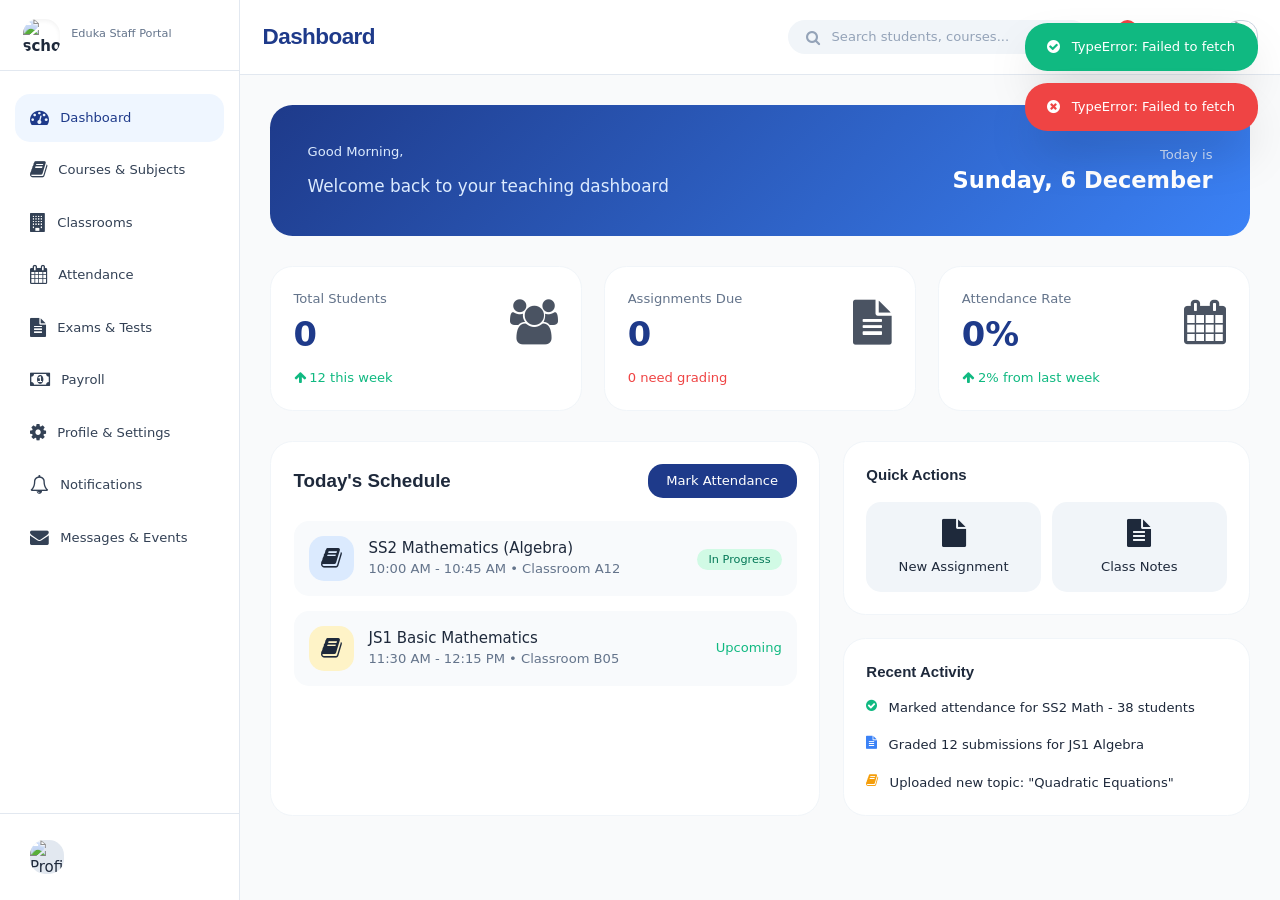
==== staff/index.html @ 23db1db1 "a" ====
<!DOCTYPE html>
<html>
<head>
  <!-- template -->
  
  <!-- navigation bar -->
  <template id="sidenav">
    <div id="customSidebar" class="hidden lg:hidden fixed inset-0 bg-black/70 backdrop-blur-md z-[120] p-0 overflow-y-auto"></div>
        <div id="sidebar" class="w-64 bg-white dark:bg-slate-900 border-r border-slate-200 dark:border-slate-800 flex flex-col h-full fixed lg:relative z-[145] transition-transform duration-300 -translate-x-full lg:translate-x-0">
            <div class="px-6 py-5 border-b border-slate-200 dark:border-slate-800 flex items-center gap-3">
                <img src="" alt="school_logo" class="site-logo w-10 h-10 rounded-2xl font-bold shadow-inner" />
                <div>
                    <span class="site-title text-1xl font-semibold tracking-tight text-[#1e3a8a] dark:text-blue-400"></span>
                    <p class="text-xs text-slate-500 dark:text-slate-400 -mt-1">Eduka Staff Portal</p>
                </div>
            </div>

            <nav class="flex-1 px-4 py-6 overflow-y-auto">
                <div class="space-y-1">
                    <a href="#" class="dash-act sidebar-link flex items-center gap-3 px-4 py-3 rounded-2xl text-sm font-medium text-slate-700 dark:text-slate-300 hover:bg-slate-100 dark:hover:bg-slate-800">
                        <span class="text-xl fa fa-tachometer"></span>
                        <span>Dashboard</span>
                    </a>
                    <a href="#courses" class="course-act sidebar-link flex items-center gap-3 px-4 py-3 rounded-2xl text-sm font-medium text-slate-700 dark:text-slate-300 hover:bg-slate-100 dark:hover:bg-slate-800">
                        <span class="text-xl fa fa-book"></span>
                        <span>Courses &amp; Subjects</span>
                    </a>
                    <a href="#classes" class="class-act sidebar-link flex items-center gap-3 px-4 py-3 rounded-2xl text-sm font-medium text-slate-700 dark:text-slate-300 hover:bg-slate-100 dark:hover:bg-slate-800">
                        <span class="text-xl fa fa-building"></span>
                        <span>Classrooms</span>
                    </a>
                    <a href="#attendance" class="att-act sidebar-link flex items-center gap-3 px-4 py-3 rounded-2xl text-sm font-medium text-slate-700 dark:text-slate-300 hover:bg-slate-100 dark:hover:bg-slate-800">
                        <span class="text-xl fa fa-calendar"></span>
                        <span>Attendance</span>
                    </a>
                    <a href="#exams" class="exams-act sidebar-link flex items-center gap-3 px-4 py-3 rounded-2xl text-sm font-medium text-slate-700 dark:text-slate-300 hover:bg-slate-100 dark:hover:bg-slate-800">
                        <span class="text-xl fa fa-file-text"></span>
                        <span>Exams &amp; Tests</span>
                    </a>
                    <a href="#payroll"  class="pay-act sidebar-link flex items-center gap-3 px-4 py-3 rounded-2xl text-sm font-medium text-slate-700 dark:text-slate-300 hover:bg-slate-100 dark:hover:bg-slate-800">
                        <span class="text-xl fa fa-money"></span>
                        <span>Payroll</span>
                    </a>
                    <a href="#profile" class="pro-act sidebar-link flex items-center gap-3 px-4 py-3 rounded-2xl text-sm font-medium text-slate-700 dark:text-slate-300 hover:bg-slate-100 dark:hover:bg-slate-800">
                        <span class="text-xl fa fa-gear"></span>
                        <span>Profile & Settings</span>
                    </a>
                    <a href="#notifications" class="note-act sidebar-link flex items-center gap-3 px-4 py-3 rounded-2xl text-sm font-medium text-slate-700 dark:text-slate-300 hover:bg-slate-100 dark:hover:bg-slate-800">
                        <span class="text-xl fa fa-bell-o"></span>
                        <span>Notifications</span>
                    </a>
                    <a href="#messages" class="mess-act sidebar-link flex items-center gap-3 px-4 py-3 rounded-2xl text-sm font-medium text-slate-700 dark:text-slate-300 hover:bg-slate-100 dark:hover:bg-slate-800">
                        <span class="text-xl fa fa-envelope"></span>
                        <span>Messages &amp; Events</span>
                    </a>
                </div>
            </nav>

            <div class="p-4 border-t border-slate-200 dark:border-slate-800">
                <a href="#profile" class="flex items-center gap-3 px-4 py-3 rounded-2xl hover:bg-slate-100 dark:hover:bg-slate-800">
                    <div class="w-9 h-9 bg-slate-200 dark:bg-slate-700 rounded-2xl overflow-hidden">
                        <img src="https://i.pravatar.cc/128?u=teacher" alt="Profile" class="admin-img w-full h-full object-cover">
                    </div>
                    <div class="flex-1">
                        <p class="admin-user font-medium text-sm"></p>
                        <p class="admin-role text-xs text-slate-500 dark:text-slate-400"></p>
                    </div>
                </a>
            </div>
        </div>
       
    
    <script src="/static/js/staff/login.js"></script>
    <script>
          $('.logout-btn').click(function(e) {
            e.preventDefault();
            logout();
          })
        showSchoolInfo()
        
       
    $("#customModal").on('click', function(e) {
        // If clicked on backdrop (not on the modal content itself)
        if (e.target === this) {
            //alert("hi")
            closeModal();
        }
    });
    
    
$("#customSidebar").click(function(e) {
    if(e.target === this) {
        toggleSidebar()
    }
})
    
    // Close with Escape key
    $(document).on('keydown', function(e) {
        //alert("hi")
        if (e.key === "Escape") {
            closeModal();
        }
        
        //var side_btn = 
        
        if (e.target === this) {
            //alert("hi")
            closeModal();
        }
    });

    </script>
  </template>

  <!-- header -->
  <template id="header">
    <header class="bg-white dark:bg-slate-900 border-b border-slate-200 dark:border-slate-800 h-16 lg:h-20 flex items-center px-6 z-40">
                <div class="flex items-center justify-between w-full max-w-screen-2xl mx-auto">
                    <div class="flex items-center gap-4">
                        <button onclick="toggleSidebar()" class="side-btn lg:hidden p-2 hover:bg-slate-100 dark:hover:bg-slate-800 rounded-2xl">
                            <svg xmlns="http://www.w3.org/2000/svg" class="w-6 h-6" fill="none" viewBox="0 0 24 24" stroke="currentColor">
                                <path stroke-linecap="round" stroke-linejoin="round" stroke-width="2" d="M4 6h16M4 12h16M4 18h16" />
                            </svg>
                        </button>
                        <h1 class="page-name text-2xl font-semibold text-[#1e3a8a] dark:text-blue-400 tracking-tight"></h1>
                    </div>

                    <div class="flex items-center gap-4">
                        <div class="hidden md:flex items-center bg-slate-100 dark:bg-slate-800 rounded-3xl px-5 py-2 w-80">
                            <span class="text-slate-400 fa fa-search"></span>
                            <input type="text" class="bg-transparent border-0 focus:outline-none ml-3 flex-1 text-sm placeholder-slate-400" placeholder="Search students, courses...">
                        </div>

                        <a href="#notifications" class="relative p-3 hover:bg-slate-100 dark:hover:bg-slate-800 rounded-2xl">
                            <span class="text-xl fa fa-bell-o"></span>
                            <span class="absolute top-2 right-2 w-5 h-5 bg-red-500 text-white text-[10px] font-medium rounded-full flex items-center justify-center">3</span>
                        </a>

                        <button onclick="toggleDarkMode()" id="themeToggle" class="p-3 hover:bg-slate-100 dark:hover:bg-slate-800 rounded-2xl text-xl">
                            <i class="fa fa-moon-o text-gray"></i>
                        </button>

                        <div onclick="window.location.href='#profile'" class="flex items-center gap-3 cursor-pointer">
                            <div class="text-right hidden sm:block">
                                <p class="admin-user font-semibold text-sm"></p>
                                <p class="admin-role text-xs text-slate-500 dark:text-slate-400"></p>
                            </div>
                            <div class="w-9 h-9 rounded-2xl overflow-hidden border border-slate-300 dark:border-slate-600">
                                <img src="https://i.pravatar.cc/128?u=teacher" alt="Profile" class="admin-img w-full h-full object-cover">
                            </div>
                        </div>
                    </div>
                </div>
            </header>
    
    <script>
      showUserInfo()

    </script>
    
  </template>


<template id="dashboard">
    <div class="flex h-screen overflow-hidden">
        <?use-template: "sidenav"?>
        
        <div class="flex-1 flex flex-col min-w-0">
            <?use-template: "header"?>
            
            <main class="flex-1 overflow-auto p-6 lg:p-8 bg-gray-50 dark:bg-slate-950">
                <div class="max-w-screen-2xl mx-auto">
                    <!-- Welcome Banner -->
                    <div class="welcome-bg rounded-3xl p-8 lg:p-10 text-white mb-8">
                        <div class="flex flex-col lg:flex-row lg:items-center justify-between gap-6">
                            <div>
                                <p class="text-blue-100 text-sm font-medium">Good <span class="time-now"></span>,</p>
                                <h2 class="admin-user text-4xl lg:text-5xl font-semibold tracking-tight"></h2>
                                <p class="mt-3 text-blue-100 text-lg">Welcome back to your teaching dashboard</p>
                            </div>
                            <div class="text-right">
                                <div class="text-sm opacity-75">Today is</div>
                                <div id="currentDate" class="text-2xl font-semibold"></div>
                            </div>
                        </div>
                    </div>

                    <!-- Stats Grid -->
                    <div class="grid grid-cols-1 md:grid-cols-3 lg:grid-cols-3 gap-6 mb-8">
                        <div class="stat-card bg-white dark:bg-slate-900 rounded-3xl p-6 border border-slate-100 dark:border-slate-700">
                            <div class="flex items-center justify-between">
                                <div>
                                    <p class="text-slate-500 dark:text-slate-400 text-sm">Total Students</p>
                                    <p class="text-4xl font-semibold mt-2 text-[#1e3a8a] dark:text-blue-400 dash-std">0</p>
                                </div>
                                <div class="text-5xl opacity-80 fa fa-users"></div>
                            </div>
                            <div class="mt-4 text-emerald-500 text-sm font-medium flex items-center gap-1">
                                <i class="fa fa-arrow-up"></i> 12 this week
                            </div>
                        </div>

                        <div class="stat-card bg-white dark:bg-slate-900 rounded-3xl p-6 border border-slate-100 dark:border-slate-700">
                            <div class="flex items-center justify-between">
                                <div>
                                    <p class="text-slate-500 dark:text-slate-400 text-sm">Assignments Due</p>
                                    <p class="text-4xl font-semibold mt-2 text-[#1e3a8a] dark:text-blue-400">0</p>
                                </div>
                                <div class="text-5xl opacity-80 fa fa-file-text"></div>
                            </div>
                            <div class="mt-4 text-red-500 text-sm font-medium">0 need grading</div>
                        </div>

                        <div class="stat-card bg-white dark:bg-slate-900 rounded-3xl p-6 border border-slate-100 dark:border-slate-700">
                            <div class="flex items-center justify-between">
                                <div>
                                    <p class="text-slate-500 dark:text-slate-400 text-sm">Attendance Rate</p>
                                    <p class="text-4xl font-semibold mt-2 text-[#1e3a8a] dark:text-blue-400 dash-att">0%</p>
                                </div>
                                <div class="text-5xl opacity-80 fa fa-calendar"></div>
                            </div>
                            <div class="mt-4 text-emerald-500 text-sm font-medium"><i class="fa fa-arrow-up"></i> 2% from last week</div>
                        </div>
                    </div>

                    <!-- Two Column Layout -->
                    <div class="grid grid-cols-1 lg:grid-cols-7 gap-6">
                        
                        <!-- Today's Schedule -->
                        <div class="lg:col-span-4 bg-white dark:bg-slate-900 rounded-3xl p-6 border border-slate-100 dark:border-slate-700">
                            <div class="flex justify-between items-center mb-6">
                                <h3 class="text-xl font-semibold">Today's Schedule</h3>
                                <button onclick="markAttendanceQuick()" 
                                        class="px-5 py-2 bg-[#1e3a8a] hover:bg-blue-700 text-white text-sm font-medium rounded-2xl">
                                    Mark Attendance
                                </button>
                            </div>
                            
                            <div class="space-y-4">
                                <div class="flex items-center gap-4 p-4 bg-slate-50 dark:bg-slate-800 rounded-2xl">
                                    <div class="w-12 h-12 bg-blue-100 dark:bg-blue-900 rounded-2xl flex items-center justify-center text-2xl fa fa-book"></div>
                                    <div class="flex-1">
                                        <p class="font-medium">SS2 Mathematics (Algebra)</p>
                                        <p class="text-sm text-slate-500">10:00 AM - 10:45 AM • Classroom A12</p>
                                    </div>
                                    <div class="text-right">
                                        <span class="text-xs bg-emerald-100 text-emerald-700 dark:bg-emerald-900 dark:text-emerald-300 px-3 py-1 rounded-full">In Progress</span>
                                    </div>
                                </div>

                                <div class="flex items-center gap-4 p-4 bg-slate-50 dark:bg-slate-800 rounded-2xl">
                                    <div class="w-12 h-12 bg-amber-100 dark:bg-amber-900 rounded-2xl flex items-center justify-center text-2xl fa fa-book"></div>
                                    <div class="flex-1">
                                        <p class="font-medium">JS1 Basic Mathematics</p>
                                        <p class="text-sm text-slate-500">11:30 AM - 12:15 PM • Classroom B05</p>
                                    </div>
                                    <div class="text-emerald-500 text-sm font-medium">Upcoming</div>
                                </div>
                            </div>
                        </div>

                        <!-- Quick Actions & Recent Activity -->
                        <div class="lg:col-span-3 space-y-6">
                            
                            <!-- Quick Actions -->
                            <div class="bg-white dark:bg-slate-900 rounded-3xl p-6 border border-slate-100 dark:border-slate-700">
                                <h3 class="font-semibold mb-4">Quick Actions</h3>
                                <div class="grid grid-cols-2 gap-3">
                                    <button onclick="openNewAssignmentModal()" 
                                            class="p-4 bg-slate-100 hover:bg-slate-200 dark:bg-slate-800 dark:hover:bg-slate-700 rounded-2xl text-center">
                                        <div class="text-3xl mb-2 fa fa-file"></div>
                                        <p class="text-sm font-medium">New Assignment</p>
                                    </button>
                                    <button onclick="openNewNoteModal()" 
                                            class="p-4 bg-slate-100 hover:bg-slate-200 dark:bg-slate-800 dark:hover:bg-slate-700 rounded-2xl text-center">
                                        <div class="text-3xl mb-2 fa fa-file-text"></div>
                                        <p class="text-sm font-medium">Class Notes</p>
                                    </button>
                                </div>
                            </div>

                            <!-- Recent Activity -->
                            <div class="bg-white dark:bg-slate-900 rounded-3xl p-6 border border-slate-100 dark:border-slate-700">
                                <h3 class="font-semibold mb-4">Recent Activity</h3>
                                <div class="space-y-5 text-sm">
                                    <div class="flex gap-3">
                                        <div class="text-emerald-500 fa fa-check-circle"></div>
                                        <div>Marked attendance for SS2 Math - 38 students</div>
                                    </div>
                                    <div class="flex gap-3">
                                        <div class="text-blue-500 fa fa-file-text"></div>
                                        <div>Graded 12 submissions for JS1 Algebra</div>
                                    </div>
                                    <div class="flex gap-3">
                                        <div class="text-amber-500 fa fa-book"></div>
                                        <div>Uploaded new topic: "Quadratic Equations"</div>
                                    </div>
                                </div>
                            </div>
                        </div>
                    </div>
                </div>
            </main>
            
            
        </div>
    </div>


    <script src="/static/js/staff/dashboard.js"></script>
    <script>
      $('.dash-act').removeClass("text-slate-700 dark:text-slate-300 hover:bg-slate-100 dark:hover:bg-slate-800").addClass('active bg-blue-50 dark:bg-blue-950 text-[#1e3a8a] dark:text-blue-400')
      $(".page-name").text("Dashboard");

      $('#emp_search').on('input', function(e) {
        $('#emp_page').val(1);
        delayedSearch(e.target.value)
      })

    </script>
</template>

<template id="courses">
    <div class="flex h-screen overflow-hidden">
        <?use-template: "sidenav"?>
        
        <div class="flex-1 flex flex-col min-w-0">
            <?use-template: "header"?>
            
            <main class="flex-1 overflow-auto p-6 lg:p-8 bg-gray-50 dark:bg-slate-950">
                <div class="max-w-screen-2xl mx-auto">
                    <!-- Tabs -->
                    <div class="flex align-center border-b border-slate-200 dark:border-slate-700 mb-8">
                        <button id="tab0" class="tab-active px-8 py-4 text-sm">Syllabus</button>
                        <button class="px-0 py-0 text-sm text-slate-500 dark:text-slate-400 hover:text-slate-700">&gt;&gt;</button>
                        <button id="tab1" class="px-8 py-4 text-sm text-slate-500 dark:text-slate-400 hover:text-slate-700">Topics</button>
                        <button class="px-0 py-0 text-sm text-slate-500 dark:text-slate-400 hover:text-slate-700">&gt;&gt;</button>
                        <button id="tab2" class="px-8 py-4 text-sm text-slate-500 dark:text-slate-400 hover:text-slate-700">Notes</button>
                    </div>

                    <!-- My Subjects Section -->
                    <div id="subjectsSection">
                        <div class="flex justify-between items-center mb-6">
                            <h2 class="text-xl font-semibold">My Syllabus</h2>
                            
                            <select id="syl-term" class="w-200 px-5 py-4 border border-slate-300 dark:border-slate-600 dark:bg-black rounded-2xl">
                              <option value="" selected>All Terms</option>
                              <option value="1">First Term</option>
                              <option value="2">Second Term</option>
                              <option value="3">Third Term</option>
                          </select>
                        </div>

                        <div id="coursesGrid" class="grid grid-cols-1 md:grid-cols-2 lg:grid-cols-3 gap-6">
                            <!-- Populated by JavaScript -->
                        </div>
                    </div>
                    
                    <div id="topicsSection" class="hidden">
                      <div class="flex flex-wrap justify-between items-center mb-6">
                        <h2 class="text-xl font-semibold course-tit"></h2>
                        <button class="gen-topic-btn px-4 py-4 bg-[#1e3a8a] text-white rounded-2xl font-medium">
                          <i class="fa fa-star"></i> Generate Topics with AI
                        </button>
                      </div>
                      <div id="topicsGrid" class="grid grid-cols-1 md:grid-cols-1 lg:grid-cols-2 gap-6">
                        <!-- Populated by JavaScript -->
                      </div>
                    </div>

                    <form id="notesSection" class="update-note-form hidden">
                      <div class="flex justify-between items-center mb-6">
                        <h2 class="text-xl sm:text-2xl font-semibold">Update Class Note</h2>
                        <button class="gen-note-btn px-4 py-4 bg-[#1e3a8a] text-white rounded-2xl font-medium">
                          <i class="fa fa-star"></i> Generate with AI
                        </button>
                      </div>
                        <div class="space-y-6">
                            <input type="text" id="note-title" placeholder="Note Title..." class="w-full px-5 py-4 border border-slate-300 dark:border-slate-600 rounded-2xl">
                            <textarea id="note-des" placeholder="Description Here..." rows="3" class="w-full px-5 py-4 border border-slate-300 dark:border-slate-600 rounded-2xl"></textarea>
                            <textarea id="note-content" placeholder="Your Note Here..." rows="4" class="w-full px-5 py-4 border border-slate-300 dark:border-slate-600 rounded-2xl html-text"></textarea>
                            <div class="flex gap-3">
                                <button type="submit" class="flex-1 py-4 bg-[#1e3a8a] text-white rounded-2xl font-medium">Update Note</button>
                            </div>
                        </div>
                    </form>
                </div>
            </main>
        </div>
    </div>
    
    <script src="/static/js/staff/subject.js"></script>
    <script>
      $('.course-act').removeClass("text-slate-700 dark:text-slate-300 hover:bg-slate-100 dark:hover:bg-slate-800").addClass('active bg-blue-50 dark:bg-blue-950 text-[#1e3a8a] dark:text-blue-400')
      $(".page-name").text("Subjects");

      $('#emp_search').on('input', function(e) {
        $('#emp_page').val(1);
        delayedSearch(e.target.value)
      })

    </script>
</template>

<template id="classes">
    <div class="flex h-screen overflow-hidden">
        <?use-template: "sidenav"?>
        
        <div class="flex-1 flex flex-col min-w-0">
            <?use-template: "header"?>
            
            <main class="flex-1 overflow-auto p-6 lg:p-8 bg-gray-50 dark:bg-slate-950">
                
              <div class="max-w-screen-2xl mx-auto">
                <!-- Tabs -->
                <div class="flex align-center border-b border-slate-200 dark:border-slate-700 mb-8">
                  <button id="tab0" class="tab-active px-8 py-4 text-sm">Classrooms</button>
                  <button class="px-0 py-0 text-sm text-slate-500 dark:text-slate-400 hover:text-slate-700">&gt;&gt;</button>
                  <button id="tab1" class="px-8 py-4 text-sm text-slate-500 dark:text-slate-400 hover:text-slate-700">Students</button>
                </div>

                <div id="classSection">
                  <div class="flex flex-col md:flex-row justify-between items-start md:items-center gap-6 mb-8">
                    <div>
                        <h2 class="text-2xl font-semibold">Assigned Classrooms</h2>
                        <p class="text-slate-500 dark:text-slate-400">Manage your classes and view student lists</p>
                    </div>
                  </div>

                  <!-- Classrooms Grid -->
                  <div id="classroomsGrid" class="grid grid-cols-1 md:grid-cols-2 lg:grid-cols-3 gap-6">
                      <!-- Populated by JavaScript -->
                  </div>
                </div>

                <div id="studentSection" class="hidden">
                  <div class="flex flex-col md:flex-row justify-between items-start md:items-center gap-6 mb-8">
                    <div style="white-space: nowrap;">
                        <h2 class="text-2xl font-semibold"><span class="class-tit"></span> Students</h2>
                    </div>
                    <input type="text" id="studentSearch" placeholder="Search Name, Student ID..." 
                                   class="w-full px-5 py-4 border border-slate-300 dark:border-slate-600 rounded-2xl">
                  </div>

                  <!-- Classrooms Grid -->
                  <div id="studentsGrid" class="grid grid-cols-1 md:grid-cols-2 lg:grid-cols-3 gap-6">
                      <!-- Populated by JavaScript -->
                  </div>
                </div>
                    
              </div>
            </main>
        </div>
    </div>
    
    <script src="/static/js/staff/classroom.js"></script>
    <script>
      $('.class-act').removeClass("text-slate-700 dark:text-slate-300 hover:bg-slate-100 dark:hover:bg-slate-800").addClass('active bg-blue-50 dark:bg-blue-950 text-[#1e3a8a] dark:text-blue-400')
      $(".page-name").text("Classrooms");

      $('#emp_search').on('input', function(e) {
        $('#emp_page').val(1);
        delayedSearch(e.target.value)
      })

    </script>
</template>

<template id="attendance">
    <div class="flex h-screen overflow-hidden">
        <?use-template: "sidenav"?>
        
        <div class="flex-1 flex flex-col min-w-0">
            <?use-template: "header"?>
            
            <main class="flex-1 overflow-auto p-6 lg:p-8 bg-gray-50 dark:bg-slate-950">
                <div class="max-w-screen-2xl mx-auto">
                    <div class="bg-white dark:bg-slate-900 rounded-3xl p-6 mb-8 border border-slate-100 dark:border-slate-700">
                        <div class="grid grid-cols-2 sm:grid-cols-2 md:grid-cols-4 gap-6">
                            <!-- Class Selection -->
                            <div>
                                <label class="block text-sm font-medium text-slate-600 dark:text-slate-400 mb-2">Class</label>
                                <select id="class-filter" 
                                        class="att-params w-full px-5 py-4 border border-slate-300 dark:border-slate-600 rounded-2xl bg-white dark:bg-slate-900">
                                </select>
                            </div>

                            <!-- session -->
                            <div>
                              <label class="block text-sm font-medium text-slate-600 dark:text-slate-400 mb-2">Session</label>
                              <select id="session-filter" 
                                      class="att-params w-full px-5 py-4 border border-slate-300 dark:border-slate-600 rounded-2xl bg-white dark:bg-slate-900">
                                  
                              </select>
                          </div>

                            <!-- Term -->
                            <div>
                                <label class="block text-sm font-medium text-slate-600 dark:text-slate-400 mb-2">Term</label>
                                <select id="term-filter"
                                        class="att-params w-full px-5 py-4 border border-slate-300 dark:border-slate-600 rounded-2xl bg-white dark:bg-slate-900">
                                    
                                </select>
                            </div>

                            <!-- Week -->
                            <div>
                              <label class="block text-sm font-medium text-slate-600 dark:text-slate-400 mb-2">Week</label>
                              <select id="week-filter"
                                      class="att-params w-full px-5 py-4 border border-slate-300 dark:border-slate-600 rounded-2xl bg-white dark:bg-slate-900">
                                  
                              </select>
                            </div>

                            <!-- Action Buttons -->
                            
                        </div>
                    </div>

                    <!-- Attendance Table -->
                    <div class="bg-white dark:bg-slate-900 rounded-3xl overflow-hidden border border-slate-100 dark:border-slate-700">
                        <div class="px-6 py-5 border-b border-slate-200 dark:border-slate-700 flex justify-between items-center">
                            <div>
                                <h2 class="font-semibold text-lg" id="classTitle">Today is</h2>
                                <p class="text-sm text-slate-500 dark:text-slate-400" id="attendanceDateDisplay"></p>
                            </div>
                              <button id="mark-att-btn" 
                                      class="px-4 py-3 bg-emerald-600 hover:bg-emerald-700 text-white font-medium rounded-2xl">
                                  Mark Attendance
                              </button>
                          
                        </div>

                        <div class="overflow-x-auto">
                            <table class="w-full">
                                <thead>
                                    <tr class="bg-slate-50 dark:bg-slate-800 border-b border-slate-200 dark:border-slate-700">
                                        <th class="px-6 py-4 text-center font-medium text-slate-600 dark:text-slate-400">Image</th>
                                        <th class="px-6 py-4 text-left font-medium text-slate-600 dark:text-slate-400">Full Name</th>
                                        <th class="px-6 py-4 text-left font-medium text-slate-600 dark:text-slate-400">Student ID</th>
                                        <th class="px-6 py-4 text-center font-medium text-slate-600 dark:text-slate-400">Mon</th>
                                        <th class="px-6 py-4 text-center font-medium text-slate-600 dark:text-slate-400">Tue</th>
                                        <th class="px-6 py-4 text-center font-medium text-slate-600 dark:text-slate-400">Wed</th>
                                        <th class="px-6 py-4 text-center font-medium text-slate-600 dark:text-slate-400">Thu</th>
                                        <th class="px-6 py-4 text-center font-medium text-slate-600 dark:text-slate-400">Fri</th>
                                    </tr>
                                </thead>
                                <tbody id="attendanceTableBody" class="att-list divide-y divide-slate-100 dark:divide-slate-700">
                                  <tr>
                                    <td colspan="8" class="px-6 py-5 text-left text-slate-500 w-italic">Select a clasrrom to display data</td>
                                  </tr>
                                </tbody>
                            </table>
                        </div>
                    </div>

                    <!-- Summary Stats -->
                    <div class="grid grid-cols-3 gap-6 mt-8">
                        <div class="bg-white dark:bg-slate-900 rounded-3xl p-6 text-center border border-slate-100 dark:border-slate-700">
                            <div class="text-4xl font-semibold text-emerald-600" id="presentCount">0</div>
                            <div class="text-sm text-slate-500 mt-1">Present</div>
                        </div>
                        <div class="bg-white dark:bg-slate-900 rounded-3xl p-6 text-center border border-slate-100 dark:border-slate-700">
                            <div class="text-4xl font-semibold text-red-600" id="absentCount">0</div>
                            <div class="text-sm text-slate-500 mt-1">Absent</div>
                        </div>
                        <div class="bg-white dark:bg-slate-900 rounded-3xl p-6 text-center border border-slate-100 dark:border-slate-700">
                            <div class="text-4xl font-semibold text-amber-600" id="lateCount">0</div>
                            <div class="text-sm text-slate-500 mt-1">Late</div>
                        </div>
                    </div>
                </div>
            </main>
        </div>
    </div>
    
    <script src="/static/js/staff/attendance.js"></script>
    <script>
      $('.att-act').removeClass("text-slate-700 dark:text-slate-300 hover:bg-slate-100 dark:hover:bg-slate-800").addClass('active bg-blue-50 dark:bg-blue-950 text-[#1e3a8a] dark:text-blue-400')
      $(".page-name").text("Attendance");

      $('#emp_search').on('input', function(e) {
        $('#emp_page').val(1);
        delayedSearch(e.target.value)
      })

    </script>
</template>

<template id="exams">
    <div class="flex h-screen overflow-hidden">
        <?use-template: "sidenav"?>
        
        <div class="flex-1 flex flex-col min-w-0">
            <?use-template: "header"?>
            
            <main class="flex-1 overflow-auto p-6 lg:p-8 bg-gray-50 dark:bg-slate-950">
                <div class="max-w-screen-2xl mx-auto">
                    <div class="exam-tabs flex border-b border-slate-200 dark:border-slate-700 mb-8">
                        <button id="tab0" class="tab-active px-8 py-4 text-sm">Score Sheet</button>
                        <button id="tab1" class="px-8 py-4 text-sm text-slate-500 dark:text-slate-400 hover:text-slate-700">Exams & Tests</button>
                        <button id="tab2" class="px-8 py-4 text-sm text-slate-500 dark:text-slate-400 hover:text-slate-700">Results</button>
                    </div>

                    <!-- Score Sheet -->
                    <div id="upcomingSection">
                        <div class="flex justify-between items-center mb-6">
                            <h2 class="text-xl font-semibold">Score Sheet</h2>
                        </div>
                        <div id="upcomingExamsGrid" class="grid grid-cols-1 md:grid-cols-2 lg:grid-cols-3 gap-6">
                            <!-- Populated by JavaScript -->
                        </div>
                    </div>

                    <!-- EXAMS -->
                    <div id="pastSection" class="hidden">
                        <div id="exam-table" class="bg-white dark:bg-slate-900 rounded-3xl overflow-hidden border border-slate-100 dark:border-slate-700">
                            <div class="px-6 py-5 border-b border-slate-200 dark:border-slate-700 flex justify-between items-center flex-wrap gap-6">
                                <h3 class="font-semibold">Exams & Tests</h3>
                                <div class="flex justify-end items-center gap-2">
                                    <label class="block text-sm font-medium text-slate-600 dark:text-slate-400 mb-2">Type</label>
                                    <select id="type-filter" 
                                            class="att-params w-full px-3 py-3 border border-slate-300 dark:border-slate-600 rounded-xl bg-white dark:bg-slate-900">
                                        <option value="">All Types</option>
                                        <option value="exam">Exams</option>
                                        <option value="test">Test</option>
                                    </select>
                                </div>
                                <div class="flex justify-end items-center gap-2">
                                    <label class="block text-sm font-medium text-slate-600 dark:text-slate-400 mb-2">Term</label>
                                    <select id="term-filter" 
                                            class="att-params w-full px-3 py-3 border border-slate-300 dark:border-slate-600 rounded-xl bg-white dark:bg-slate-900">
                                        
                                    </select>
                                </div>
                            </div>
                            <div class="overflow-x-auto">
                                <table class="w-full">
                                    <thead>
                                        <tr class="bg-slate-50 dark:bg-slate-800">
                                            <th class="px-6 py-4 text-left">Exam ID</th>
                                            <th class="px-6 py-4 text-left">Subject</th>
                                            <th class="px-6 py-4 text-left">Class(es)</th>
                                            <th class="px-6 py-4 text-left">Exam Date</th>
                                            <th class="px-6 py-4 text-center">Students</th>
                                            <th class="px-6 py-4 text-center">Questions</th>
                                            <th class="px-6 py-4 text-center">Action</th>
                                        </tr>
                                    </thead>
                                    <tbody id="pastExamsBody" class="divide-y divide-slate-100 dark:divide-slate-700">
                                        <!-- Populated by JS -->
                                    </tbody>
                                </table>
                            </div>
                        </div>

                        <div id="question-table" class="hidden bg-white dark:bg-slate-900 rounded-3xl overflow-hidden border border-slate-100 dark:border-slate-700">
                            <div class="flex flex-start items-center gap-4 p-3">
                                <button id="back-que-btn" class="py-3 px-3 border border-slate-300 dark:border-slate-600 rounded-2xl font-medium">
                                    <i class="fa fa-caret-left"></i> Go Back
                                </button>
                                <h3 data-id="" class="exam-id-place font-semibold">Questions For <span class="ex-que-tit"></span></h3>
                                
                            </div>

                            <div class="que-tabs flex border-b border-slate-200 dark:border-slate-700 mb-8">
                                <button id="tab4" class="tab-active px-8 py-4 text-sm">MCQ Questions</button>
                                <button id="tab5" class="px-8 py-4 text-sm text-slate-500 dark:text-slate-400 hover:text-slate-700">Essay Questions</button>
                            </div>

                            <div id="mcqSection" class="p-2">
                                <div class="flex justify-between items-center mb-6">
                                    <h2 class="text-xl sm:text-2xl font-semibold">MCQ Questions</h2>
                                    
                                    <div class="flex justify-end items-center gap-3">
                                        <button class="add-que-btn py-3 px-3 border border-slate-300 dark:border-slate-600 rounded-2xl font-medium"><i class="fa fa-plus"></i> Add Question</button>
                                        <button class="gen-que-btn px-4 py-3 bg-[#1e3a8a] text-white rounded-2xl font-medium">
                                            <i class="fa fa-star"></i> Generate with AI
                                        </button>
                                    </div>
                                </div>

                                <div class="overflow-x-auto">
                                    <table class="w-full">
                                        <thead>
                                            <tr class="bg-slate-50 dark:bg-slate-800">
                                                <th class="px-6 py-4 text-left">S/N</th>
                                                <th class="px-6 py-4 text-left">Questions</th>
                                                <th class="px-6 py-4 text-left">Options</th>
                                                <th class="px-6 py-4 text-left">Answer</th>
                                                <th class="px-6 py-4 text-center">Action</th>
                                            </tr>
                                        </thead>
                                        <tbody id="exam-que-body" class="divide-y divide-slate-100 dark:divide-slate-700">
                                            <!-- Populated by JS -->
                                        </tbody>
                                    </table>
                                </div>
                            </div>

                            <div id="essaySection" class="p-2 hidden">
                                <div class="">
                                    <div class="flex justify-between items-center mb-6">
                                        <h2 class="text-xl sm:text-2xl font-semibold">Essay Questions</h2>
                                        <button class="gen-essay-btn px-4 py-4 bg-[#1e3a8a] text-white rounded-2xl font-medium">
                                        <i class="fa fa-star"></i> Generate with AI
                                        </button>
                                    </div>
                                    <form class="update-essay-form space-y-6">
                                        <textarea id="essay-content" placeholder="Your Content Here..." rows="4" class="w-full px-5 py-4 border border-slate-300 dark:border-slate-600 rounded-2xl html-text"></textarea>
                                        <div class="flex gap-3">
                                            <button type="submit" class="flex-1 py-4 bg-[#1e3a8a] text-white rounded-2xl font-medium">Update Essay</button>
                                        </div>
                                    </form>
                                </div>
                            </div>
                        </div>
                    </div>

                    <!-- QUESTION BANK -->
                    <div id="questionBankSection" class="hidden">
                        <div class="bg-white dark:bg-slate-900 rounded-3xl p-12 text-center">
                            <div class="text-7xl mb-6 fa fa-book"></div>
                            <h3 class="text-2xl font-semibold mb-3">Question Bank</h3>
                            <p class="text-slate-500 dark:text-slate-400 max-w-md mx-auto mb-8">
                                Create and manage Multiple Choice Questions (MCQ) and Essay questions for all your subjects.
                            </p>
                            <button onclick="openQuestionBankModal()" 
                                    class="px-8 py-4 bg-[#1e3a8a] text-white rounded-2xl font-medium hover:bg-blue-700">
                                Open Question Bank
                            </button>
                        </div>
                    </div>
                </div>
            </main>
        </div>
    </div>
    
    <script src="/static/js/staff/exam.js"></script>
    <script>
      $('.exams-act').removeClass("text-slate-700 dark:text-slate-300 hover:bg-slate-100 dark:hover:bg-slate-800").addClass('active bg-blue-50 dark:bg-blue-950 text-[#1e3a8a] dark:text-blue-400')
      $(".page-name").text("Exams & Tests");

      $('#emp_search').on('input', function(e) {
        $('#emp_page').val(1);
        delayedSearch(e.target.value)
      })

    </script>
</template>

<template id="payroll">
    <div class="flex h-screen overflow-hidden">
        <?use-template: "sidenav"?>
        
        <div class="flex-1 flex flex-col min-w-0">
            <?use-template: "header"?>
            
            <main class="flex-1 overflow-auto p-6 lg:p-8 bg-gray-50 dark:bg-slate-950">
                <div class="max-w-screen-2xl mx-auto">
                    <div class="bg-gradient-to-r from-[#1e3a8a] to-blue-600 text-white rounded-3xl p-8 mb-8">
                        <div class="flex flex-col md:flex-row justify-between items-start md:items-center gap-6">
                            <div>
                                <p class="text-blue-100 text-sm font-medium">Current Month Salary</p>
                                <h2 class="text-5xl font-semibold mt-2">₦485,000</h2>
                                <p class="text-blue-100 mt-1">March 2026 • Paid on 28th March</p>
                            </div>
                            <button onclick="generatePayslip()" 
                                    class="px-8 py-4 bg-white text-[#1e3a8a] hover:bg-amber-100 font-semibold rounded-2xl flex items-center gap-3">
                                <span>Download Payslip</span>
                                <span class="text-xl">↓</span>
                            </button>
                        </div>
                    </div>

                    <!-- Payroll History -->
                    <div class="mb-6 flex justify-between items-center">
                        <h3 class="text-xl font-semibold">Payroll History</h3>
                        <button onclick="openFilterModal()" 
                                class="text-sm flex items-center gap-2 text-[#1e3a8a] dark:text-blue-400">
                            <span>Filter</span>
                            <span class="text-lg">⌾</span>
                        </button>
                    </div>

                    <div class="bg-white dark:bg-slate-900 rounded-3xl overflow-hidden border border-slate-100 dark:border-slate-700">
                        <div class="overflow-x-auto">
                            <table class="w-full">
                                <thead>
                                    <tr class="bg-slate-50 dark:bg-slate-800 border-b border-slate-200 dark:border-slate-700">
                                        <th class="px-6 py-5 text-left font-medium text-slate-600 dark:text-slate-400">Month</th>
                                        <th class="px-6 py-5 text-left font-medium text-slate-600 dark:text-slate-400">Basic Salary</th>
                                        <th class="px-6 py-5 text-left font-medium text-slate-600 dark:text-slate-400">Allowances</th>
                                        <th class="px-6 py-5 text-left font-medium text-slate-600 dark:text-slate-400">Deductions</th>
                                        <th class="px-6 py-5 text-left font-medium text-slate-600 dark:text-slate-400">Net Pay</th>
                                        <th class="px-6 py-5 text-center font-medium text-slate-600 dark:text-slate-400">Status</th>
                                        <th class="px-6 py-5 text-center font-medium text-slate-600 dark:text-slate-400">Action</th>
                                    </tr>
                                </thead>
                                <tbody id="payrollTableBody" class="divide-y divide-slate-100 dark:divide-slate-700">
                                    <!-- Populated by JavaScript -->
                                </tbody>
                            </table>
                        </div>
                    </div>

                    <!-- Transaction Summary -->
                    <div class="grid grid-cols-1 md:grid-cols-3 gap-6 mt-8">
                        <div class="bg-white dark:bg-slate-900 rounded-3xl p-6 border border-slate-100 dark:border-slate-700">
                            <p class="text-slate-500 dark:text-slate-400 text-sm">Total Paid This Year</p>
                            <p class="text-4xl font-semibold mt-3 text-emerald-600">₦5,820,000</p>
                        </div>
                        <div class="bg-white dark:bg-slate-900 rounded-3xl p-6 border border-slate-100 dark:border-slate-700">
                            <p class="text-slate-500 dark:text-slate-400 text-sm">Average Monthly Pay</p>
                            <p class="text-4xl font-semibold mt-3">₦485,000</p>
                        </div>
                        <div class="bg-white dark:bg-slate-900 rounded-3xl p-6 border border-slate-100 dark:border-slate-700">
                            <p class="text-slate-500 dark:text-slate-400 text-sm">Next Pay Date</p>
                            <p class="text-3xl font-semibold mt-3">28 April 2026</p>
                        </div>
                    </div>
                </div>
            </main>
        </div>
    </div>
    
    <script src="/static/js/staff/payroll.js"></script>
    <script>
      $('.pay-act').removeClass("text-slate-700 dark:text-slate-300 hover:bg-slate-100 dark:hover:bg-slate-800").addClass('active bg-blue-50 dark:bg-blue-950 text-[#1e3a8a] dark:text-blue-400')
      $(".page-name").text("Payroll");

      $('#emp_search').on('input', function(e) {
        $('#emp_page').val(1);
        delayedSearch(e.target.value)
      })

    </script>
</template>

<template id="notifications">
    <div class="flex h-screen overflow-hidden">
        <?use-template: "sidenav"?>
        
        <div class="flex-1 flex flex-col min-w-0">
            <?use-template: "header"?>
            
            <main class="flex-1 overflow-auto p-6 lg:p-8 bg-gray-50 dark:bg-slate-950">
                <div class="max-w-screen-2xl mx-auto">
                    <div class="flex gap-2 mb-6 bg-white dark:bg-slate-900 p-2 rounded-3xl w-fit border border-slate-100 dark:border-slate-700">
                        <button onclick="filterNotifications(0)" id="filter0" class="active-filter px-6 py-2 rounded-3xl text-sm font-medium">All</button>
                        <button onclick="filterNotifications(1)" id="filter1" class="px-6 py-2 rounded-3xl text-sm font-medium">Unread</button>
                        <button onclick="filterNotifications(2)" id="filter2" class="px-6 py-2 rounded-3xl text-sm font-medium">Important</button>
                    </div>

                    <!-- Notifications List -->
                    <div id="notificationsList" class="space-y-3">
                        <!-- Populated by JavaScript -->
                    </div>
                </div>
            </main>
        </div>
    </div>
    
    <script src="/static/js/staff/notification.js"></script>
    <script>
      $('.note-act').removeClass("text-slate-700 dark:text-slate-300 hover:bg-slate-100 dark:hover:bg-slate-800").addClass('active bg-blue-50 dark:bg-blue-950 text-[#1e3a8a] dark:text-blue-400')
      $(".page-name").text("Notifications");

      $('#emp_search').on('input', function(e) {
        $('#emp_page').val(1);
        delayedSearch(e.target.value)
      })

    </script>
</template>

<template id="messages">
    <div class="flex h-screen overflow-hidden">
        <?use-template: "sidenav"?>
        
        <div class="flex-1 flex flex-col min-w-0">
            <?use-template: "header"?>
            
            <main class="flex-1 overflow-auto p-6 lg:p-8 bg-gray-50 dark:bg-slate-950">
                <div class="max-w-screen-2xl mx-auto">
                    <div class="flex border-b border-slate-200 dark:border-slate-700 mb-8">
                        <button onclick="switchTab(0)" id="tab0" class="tab-active px-8 py-4 text-sm">Events</button>
                        <button onclick="switchTab(1)" id="tab1" class="px-8 py-4 text-sm text-slate-500 dark:text-slate-400 hover:text-slate-700">Memos &amp; Announcements</button>
                    </div>

                    <!-- EVENTS SECTION -->
                    <div id="eventsSection">
                        <div class="flex justify-between items-center mb-6">
                            <h2 class="text-xl font-semibold">School Events</h2>
                            <div class="flex gap-2">
                                <button onclick="filterEvents('all')" class="event-filter active px-5 py-2 text-sm rounded-3xl">All</button>
                                <button onclick="filterEvents('upcoming')" class="event-filter px-5 py-2 text-sm rounded-3xl">Upcoming</button>
                                <button onclick="filterEvents('ongoing')" class="event-filter px-5 py-2 text-sm rounded-3xl">Ongoing</button>
                                <button onclick="filterEvents('past')" class="event-filter px-5 py-2 text-sm rounded-3xl">Past</button>
                            </div>
                        </div>

                        <div id="eventsGrid" class="grid grid-cols-1 md:grid-cols-2 lg:grid-cols-3 gap-6">
                            <!-- Populated by JS -->
                        </div>
                    </div>

                    <!-- MEMOS SECTION -->
                    <div id="memosSection" class="hidden">
                        <div class="bg-white dark:bg-slate-900 rounded-3xl p-6 border border-slate-100 dark:border-slate-700">
                            <h3 class="font-semibold mb-6">Memos &amp; Announcements</h3>
                            <div id="memosList" class="space-y-4">
                                <!-- Populated by JS -->
                            </div>
                        </div>
                    </div>
                </div>
            </main>
        </div>
    </div>
    
    <script src="/static/js/staff/message.js"></script>
    <script>
      $('.mess-act').removeClass("text-slate-700 dark:text-slate-300 hover:bg-slate-100 dark:hover:bg-slate-800").addClass('active bg-blue-50 dark:bg-blue-950 text-[#1e3a8a] dark:text-blue-400')
      $(".page-name").text("Messages");

      $('#emp_search').on('input', function(e) {
        $('#emp_page').val(1);
        delayedSearch(e.target.value)
      })

    </script>
</template>

<template id="profile">
    <div class="flex h-screen overflow-hidden">
        <?use-template: "sidenav"?>
        
        <div class="flex-1 flex flex-col min-w-0">
            <?use-template: "header"?>
            
            <main class="flex-1 overflow-auto p-6 lg:p-8 bg-gray-50 dark:bg-slate-950">
                <div class="max-w-screen-2xl mx-auto">
                    <div class="bg-white dark:bg-slate-900 rounded-3xl p-8 border border-slate-100 dark:border-slate-700 mb-8">
                        <div class="flex flex-col md:flex-row items-center gap-8">
                            <!-- Avatar -->
                            <div class="relative">
                                <div onclick="triggerAvatarUpload()" id="profileAvatarContainer"
                                     class="profile-avatar w-32 h-32 bg-slate-200 dark:bg-slate-700 rounded-3xl overflow-hidden border-4 border-white dark:border-slate-800 shadow-xl cursor-pointer">
                                    <img id="profileAvatar" src="https://i.pravatar.cc/300?u=teacher" 
                                         alt="Profile Picture" class="admin-img w-full h-full object-cover">
                                </div>
                                <div class="absolute bottom-2 right-2 bg-emerald-500 text-white text-xs font-bold px-3 py-1 rounded-2xl">
                                    Active
                                </div>
                            </div>

                            <!-- Info -->
                            <div class="flex-1 text-center md:text-left">
                                <h2 id="fullName" class="admin-user text-3xl font-semibold"></h2>
                                <p class="admin-role text-[#1e3a8a] dark:text-blue-400 font-medium mt-1"></p>
                                <p class="text-slate-500 dark:text-slate-400 mt-4">Staff ID: <span class="admin-id"></span> • Joined: September 2022</p>
                                
                                <div class="flex flex-wrap gap-4 mt-6 justify-center md:justify-start">
                                    <div class="bg-slate-100 dark:bg-slate-800 px-5 py-2 rounded-2xl text-sm">
                                        <i class="fa fa-map-marker text-red-900"></i> Ibadan, Nigeria
                                    </div>
                                    <div class="bg-slate-100 dark:bg-slate-800 px-5 py-2 rounded-2xl text-sm">
                                        <i class="fa fa-envelope text-yellow-900"></i> <span class="admin-email"></span>
                                    </div>
                                </div>
                            </div>
                        </div>
                    </div>

                    <!-- Settings Sections -->
                    <div class="grid grid-cols-1 lg:grid-cols-2 gap-8">
                        
                        <!-- Personal Information -->
                        <div class="bg-white dark:bg-slate-900 rounded-3xl p-8 border border-slate-100 dark:border-slate-700">
                            <h3 class="text-xl font-semibold mb-6 flex items-center gap-2">
                                <i class="fa fa-user text-blue-900"></i> Personal Information
                            </h3>
                            <div class="space-y-6">
                                <div>
                                    <label class="block text-sm font-medium text-slate-600 dark:text-slate-400 mb-1.5">Full Name</label>
                                    <input type="text" id="nameInput" value="Adebayo Johnson" 
                                           class="w-full px-5 py-4 border border-slate-300 dark:border-slate-600 rounded-2xl focus:outline-none focus:border-[#1e3a8a]">
                                </div>
                                <div class="grid grid-cols-2 gap-4">
                                    <div>
                                        <label class="block text-sm font-medium text-slate-600 dark:text-slate-400 mb-1.5">Phone Number</label>
                                        <input type="tel" value="+234 803 456 7890" 
                                               class="w-full px-5 py-4 border border-slate-300 dark:border-slate-600 rounded-2xl">
                                    </div>
                                    <div>
                                        <label class="block text-sm font-medium text-slate-600 dark:text-slate-400 mb-1.5">Date of Birth</label>
                                        <input type="date" value="1988-05-15" 
                                               class="w-full px-5 py-4 border border-slate-300 dark:border-slate-600 rounded-2xl">
                                    </div>
                                </div>
                                <button onclick="savePersonalInfo()" 
                                        class="w-full py-4 bg-[#1e3a8a] hover:bg-blue-700 text-white font-medium rounded-2xl">
                                    Save Changes
                                </button>
                            </div>
                        </div>

                        <!-- Security Settings -->
                        <div class="bg-white dark:bg-slate-900 rounded-3xl p-8 border border-slate-100 dark:border-slate-700">
                            <h3 class="text-xl font-semibold mb-6"><i class="fa fa-lock text-amber-900"></i> Security</h3>
                            
                            <div class="space-y-8">
                                <!-- Password -->
                                <div>
                                    <button onclick="openChangePasswordModal()" 
                                            class="w-full flex items-center justify-between p-5 border border-slate-300 dark:border-slate-600 hover:border-[#1e3a8a] rounded-2xl">
                                        <div class="flex items-center gap-4">
                                            <span class="text-2xl fa fa-key text-orange-600"></span>
                                            <div>
                                                <p class="font-medium">Change Password</p>
                                                <p class="text-sm text-slate-500">Last changed 3 months ago</p>
                                            </div>
                                        </div>
                                        <span class="text-[#1e3a8a]">→</span>
                                    </button>
                                </div>

                                <!-- 2FA -->
                                <div class="flex items-center justify-between p-5 border border-slate-300 dark:border-slate-600 rounded-2xl">
                                    <div class="flex items-center gap-4">
                                        <span class="text-2xl fa fa-shield text-green-600"></span>
                                        <div>
                                            <p class="font-medium">Two-Factor Authentication</p>
                                            <p class="text-sm text-emerald-600">Enabled</p>
                                        </div>
                                    </div>
                                    <label class="relative inline-flex items-center cursor-pointer">
                                        <input type="checkbox" id="twoFactorToggle" checked onchange="toggle2FA()" class="sr-only peer">
                                        <div class="w-11 h-6 bg-slate-200 peer-focus:outline-none peer-focus:ring-4 peer-focus:ring-blue-300 dark:peer-focus:ring-blue-800 rounded-full peer peer-checked:after:translate-x-full peer-checked:after:border-white after:content-[''] after:absolute after:top-[2px] after:left-[2px] after:bg-white after:border-gray-300 after:border after:rounded-full after:h-5 after:w-5 after:transition-all peer-checked:bg-emerald-600"></div>
                                    </label>
                                </div>

                                <!-- Logout -->
                                <button onclick="logout()" 
                                        class="w-full py-4 border border-red-300 text-red-600 hover:bg-red-50 dark:hover:bg-red-950/30 font-medium rounded-2xl">
                                    Logout from This Devices
                                </button>
                            </div>
                        </div>
                    </div>
                </div>
            </main>
        </div>
    </div>
    
    <script src="/static/js/staff/settings.js"></script>
    <script>
      $('.pro-act').removeClass("text-slate-700 dark:text-slate-300 hover:bg-slate-100 dark:hover:bg-slate-800").addClass('active bg-blue-50 dark:bg-blue-950 text-[#1e3a8a] dark:text-blue-400')
      $(".page-name").text("Profile");

      $('#emp_search').on('input', function(e) {
        $('#emp_page').val(1);
        delayedSearch(e.target.value)
      })

    </script>
</template>

<!-- Sample Template -->
<template id="">
    <div class="flex h-screen overflow-hidden">
        <?use-template: "sidenav"?>
        
        <div class="flex-1 flex flex-col min-w-0">
            <?use-template: "header"?>
            
            <main class="flex-1 overflow-auto p-6 lg:p-8 bg-gray-50 dark:bg-slate-950">
                <div class="max-w-screen-2xl mx-auto">
                    
                </div>
            </main>
        </div>
    </div>
    
    <script src="/static/js/file.js"></script>
    <script>
      $('.sample-act').removeClass("text-slate-700 dark:text-slate-300 hover:bg-slate-100 dark:hover:bg-slate-800").addClass('active bg-blue-50 dark:bg-blue-950 text-[#1e3a8a] dark:text-blue-400')
      $(".page-name").text("");

      $('#emp_search').on('input', function(e) {
        $('#emp_page').val(1);
        delayedSearch(e.target.value)
      })

    </script>
</template>

  <!-- error 404 page -->
  <template id="404">
      
      <div class="flex h-screen overflow-hidden">
        <?use-template: "sidenav"?>
        
        <div class="flex-1 flex flex-col min-w-0">
            <?use-template: "header"?>
            
            <main class="flex-1 overflow-auto p-6 lg:p-8 bg-gray-50 dark:bg-slate-950">
                <div class="max-w-screen-2xl mx-auto">
                    <div class="pusher">
                        <div class="ui  vertical masthead center aligned segment">
                          <img src="/static/logos/warning.png" alt="" style="width: 200px; height:auto;">
                          <h1>Error 404: Page Not Found</h1>
                          <div class="ui message warning" style="margin:1em;">
                            <h2 class="header"><?print: hash?></h2>
                            <p>
                              This path is either hidden or unavailable at the moment.
                              <br />
                            Go back to <a href="/dashboard/">Home</a>
                          </p>
                        </div>
                    </div>
                </div>
            </main>
        </div>
    </div>
    
</template>

<!-- Routes -->
<!-- homepage -->
<template route="/">
  <?use-template: "dashboard"?>
</template>
<template route="/courses">
  <?use-template: "courses"?>
</template>
<template route="/classes">
  <?use-template: "classes"?>
</template>
<template route="/exams">
  <?use-template: "exams"?>
</template>
<template route="/attendance">
  <?use-template: "attendance"?>
</template>
<template route="/payroll">
  <?use-template: "payroll"?>
</template>
<template route="/messages">
  <?use-template: "messages"?>
</template>
<template route="/profile">
  <?use-template: "profile"?>
</template>
<template route="/notifications">
  <?use-template: "notifications"?>
</template>

<!-- Standard Meta -->
<meta charset="utf-8" />
<meta http-equiv="X-UA-Compatible" content="IE=edge,chrome=1" />
<meta http-equiv="Content-Type" content="text/html; charset=UTF-8">
<meta name="viewport" content="width=device-width, initial-scale=1.0, maximum-scale=1.0">

<!-- Site Properties -->
<title></title>
<link rel="shortcut icon" href="/static/logos/icon.png" />
    <link rel="shortcut" href="/static/logos/icon.png" />
    
<link rel="stylesheet" type="text/css" href="/static/css/fontawesome.css">
<link rel="stylesheet" type="text/css" href="/static/css/rigan.css">
<link rel="stylesheet" type="text/css" href="/static/css/dashboard.css">

<script src="/static/js/jquery.min.js"></script>
<script src="/static/js/marked.min.js"></script>
    <script src="/static/module/swif.js"></script>
    <script src="/static/js/tailwind.min.js"></script>
    <script src="/static/tinymce/tinymce.min.js"></script>
    <script src="/static/module/educa-sdk.js"></script>
    
                                             
<script src="/static/js/apexcharts.js"></script>                                      

<script>
var on = XJSX.event.on,
emit = XJSX.event.emit;
emit("hashchange");
</script>

<style type="text/css">
  .hide-scrollbar::-webkit-scrollbar {display:none}
  .hide-scrollbar {-ms-overflow-style: none; scrollbar-width: none;}
</style>
</head>
<body class="bg-gray-50 dark:bg-slate-950 text-slate-800 dark:text-slate-200 font-sans">
    
            
<!-- CUSTOM MODAL - FULL SCREEN BACKDROP + CENTERED CONTENT -->
<div id="customModal" class="hidden fixed inset-0 bg-black/70 backdrop-blur-md z-[999] flex items-center justify-center p-4 overflow-y-auto">
    <div id="modalContent" 
         class="bg-white dark:bg-slate-900 rounded-3xl shadow-2xl w-full max-w-lg mx-auto my-auto modal-content">
        <!-- Content injected dynamically via JavaScript -->
    </div>
</div>
    
    <!-- FULL SCREEN LOADER -->
    <div id="fullLoader" class="hidden fixed inset-0 bg-white/90 dark:bg-slate-950/90 backdrop-blur-lg z-[9999] flex items-center justify-center">
        <div class="text-center">
            <div class="w-16 h-16 border-4 border-[#1e3a8a] dark:border-blue-500 border-t-transparent rounded-full animate-spin mx-auto"></div>
            <p class="mt-6 text-lg font-medium text-slate-600 dark:text-slate-400 loader-text"></p>
        </div>
    </div>
    
    <!-- TOAST CONTAINER -->
    <div id="toastContainer" class="fixed top-6 right-6 space-y-3 z-[10000]"></div>
   

  <script src="/static/js/functions.js"></script>

<?on: "hashchange"?>

<?eval:
"var hash=location.hash
hash=hash.replace(/^\/?#\/?|^/img,'/')
var page=document.querySelector(`template[route='${hash}']`)||'404';"?>

<?use-template: page?>
<?end?>

</body>
</html>
---- static/css/rigan.css ----
﻿/* whizzy.css 2.07 July 2022 by Hassan whizzyDoc */
 
/* Contains stylings on:
1. layouts (line 25)
2. link styling (line 43)
3. text formatting (line 52)
4. input types and button styling (line 99)

*/
html {
    box-sizing:border-box
}
*, *:before, *:after {
    box-sizing:inherit
}

html {
    -ms-text-size-adjust:100%;
    -webkit-text-size-adjust:100%
}
body {
    margin:0
}

/* Layouts */
article, aside, details, figcaption, figure, footer, header,  main, menu, nav, section, summary {
    display:block
}
audio, canvas, progress, video {
    display:inline-block
}
progress {
    vertical-align:baseline
}
audio:not([controls]) {
    display:none;
    height:0
}
[hidden], template {
    display:none
}

/* Link Styling */
a {
    background-color:transparent;
    -webkit-text-decoration-skip:objects
}
a:active, a:hover {
    outline-width:0
}

/* Text Formatting */
abbr[title] {
    border-bottom:none;
    text-decoration:underline;
    text-decoration:underline dotted
}
dfn, .w-italic {
    font-style:italic
}
mark {
    background:#ff0;
    color:#000
}
small {
    font-size:80%
}
sub, sup {
    font-size:75%;
    line-height:0;
    position:relative;
    vertical-align:baseline
}
sub {
    bottom:-0.25em
}
sup {
    top:-0.5em
}
figure {
    margin:1em 40px
}
img {
    border-style:none
} 
svg:not(:root) {
    overflow:hidden
}
code, kbd, pre, samp {
    font-family:monospace, monospace;
    font-size:1em
}
hr {
    box-sizing:content-box;
    height:0;
    overflow:visible
}

/* Input types and Button Styling */
button, input, select, textarea {
    font:inherit;
    margin:0;
}
optgroup {
    font-weight:bold;
}
button, input{
    overflow:visible;
}
button, select {
    text-transform:none;
}
button,html[type=button],[type=reset],[type=submit] {
    -webkit-appearance:button;
}
button::-moz-focus-inner, [type=button]::-moz-focus-inner, [type=reset]::-moz-focus-inner, [type=submit]::-moz-focus-inner {
    border-style:none;
    padding:0
}
button:-moz-focusring, [type=button]:-moz-focusring, [type=reset]:-moz-focusring, [type=submit]:-moz-focusring {
    outline:1px dotted ButtonText;
}
fieldset {
    border:1px solid #c0c0c0;
    margin:0 2px;
    padding:.35em .625em .75em
}
legend {
    color:inherit;
    display:table;
    max-width:100%;
    padding:0;
    white-space:normal
}
textarea {
    overflow:auto
}
[type=checkbox],[type=radio] {
    padding:0
}
[type=number]::-webkit-inner-spin-button,[type=number]::-webkit-outer-spin-button {
    height:auto
}
[type=search] {
    -webkit-appearance:textfield;
    outline-offset:-2px
}
[type=search]::-webkit-search-cancel-button,[type=search]::-webkit-search-decoration {
    -webkit-appearance:none
}
::-webkit-input-placeholder {
    color:inherit;
    opacity:0.54
}
::-webkit-file-upload-button {
    -webkit-appearance:button;
    font:inherit
}

html, body {
    font-family:Verdana,sans-serif;
    font-size:15px;
    line-height:1.5
}
html {
    overflow-x:hidden
}

/* Header Stylings */
h1,h2,h3,h4,h5,h6,.w-slim,.w-wide {
    font-family:"Segoe UI",Arial,sans-serif;
}
h1, .h1 {
    font-size:36px
}
h2, .h2 {
    font-size:30px
}
h3, .h3 {
    font-size:24px
}
h4, h4 {
    font-size:20px
}
h5 {
    font-size:18px
}
h6 {
    font-size:16px
}
.w-serif {
    font-family:"Times New Roman",Times,serif;
}
.w-bold {
    font-weight: 500;
}
.w-bold-x {
    font-weight: 600;
}
.w-bold-xx {
    font-weight: 800;
}
h1, h2, h3, h4, h5, h6 {
    font-weight:400;
    margin:10px 0
}
.w-wide {
    letter-spacing:4px
}
.w-wide-x {
    letter-spacing:8px;
}
.w-wide-xx {
    letter-spacing:12px;
}
.w-wide-xxx {
    letter-spacing:20px;
}

h1 a, h2 a, h3 a, h4 a, h5 a, h6 a {
    font-weight:inherit;
}
hr {
    border:0;
    border-top:1px solid #eee;
    margin:20px 0
}

/* for images */
img {
    margin-bottom:-5px
}
a {
    color:inherit
}
.w-image {
    max-width:100%;
    height:auto;
}

/* for tables */
.w-table, .w-table-all {
    border-collapse:collapse;
    border-spacing:0;
    width:100%;
    display:table;
}
.w-table-all {
    border:1px solid #ccc;
}
.w-bordered tr, .w-table-all tr {
    border-bottom:1px solid #ddd;
}
.w-striped tbody tr:nth-child(even) {
    background-color:#f1f1f1;
}
.w-table-all tr:nth-child(odd) {
    background-color:#fff;
}
.w-table-all tr:nth-child(even) {
    background-color:#f1f1f1;
}
.w-hoverable tbody tr:hover, .w-ul.w-hoverable li:hover {
    background-color:#ccc;
}
.w-centered tr th, .w-centered tr td {
    text-align:center;
}
.w-table td,  .w-table th, .w-table-all td, .w-table-all th {
    padding:8px 8px;
    display:table-cell;
    text-align:left;
    vertical-align:top;
}
.w-table th:first-child, .w-table td:first-child, .w-table-all th:first-child, .w-table-all td:first-child {
    padding-left:16px;
}

/* Buttons Styling*/
.w-btn, .w-btn-block, .w-button {
    border:none;
    display:inline-block;
    outline:0;
    padding:6px 16px;
    vertical-align:middle;
    overflow:hidden;
    text-decoration:none!important;
    color:#fff;
    background-color:#000;
    text-align:center;
    cursor:pointer;
    white-space:nowrap;
}
.w-btn a {
    background: transparent;
}
.w-btn:hover, .w-btn-block:hover, .w-btn-floating:hover, .w-btn-floating-large:hover {
    box-shadow:0 8px 16px 0 rgba(0,0,0,0.2), 0 6px 20px 0 rgba(0,0,0,0.19);
}
.w-button {
    color:#000;
    background-color:#f1f1f1;
    padding:8px 16px
}
.w-button:hover {
    color:#000!important;
    background-color:#ccc!important;
}
.w-btn, .w-btn-floating, .w-btn-floating-large, .w-closenav, .w-opennav, .w-btn-block, .w-button {
    -webkit-touch-callout:none;
    -webkit-user-select:none;
    -khtml-user-select:none;
    -moz-user-select:none;
    -ms-user-select:none;
    user-select:none;
}   
.w-btn-floating, .w-btn-floating-large {
    display:inline-block;
    text-align:center;
    color:#fff;
    background-color:#000;
    position:relative;
    overflow:hidden;
    z-index:1;
    padding:0;
    border-radius:50%;
    cursor:pointer;
    font-size:24px
}
.w-btn-floating {
    width:40px;
    height:40px;
    line-height:40px;
}
.w-btn-floating-large {
    width:56px;
    height:56px;
    line-height:56px
}
.w-disabled, .w-btn:disabled, .w-button:disabled, .w-btn-floating:disabled, .w-btn-floating-large:disabled {
    cursor:not-allowed;
    opacity:0.3;
}
.w-disabled *, :disabled * {
    pointer-events:none;
}
.w-btn.w-disabled:hover, .w-btn-block.w-disabled:hover, .w-btn:disabled:hover, .w-btn-floating.w-disabled:hover,
.w-btn-floating:disabled:hover, .w-btn-floating-large.w-disabled:hover, .w-btn-floating-large:disabled:hover {
    box-shadow:none;
}
.w-btn-group .w-btn {
    float:left;
}
.w-btn-block {
    width:100%;
}
.w-btn-bar .w-btn {
    box-shadow:none;
    background-color:inherit;
    color:inherit;
    float:left;
}
.w-btn-bar .w-btn:hover {
    background-color:#ccc;
}

/* CSS Badge Styling */
.w-badge,.w-tag,.w-sign {
    background-color:#000;
    color:#fff;
    display:inline-block;
    padding-left:8px;
    padding-right:8px;
    text-align:center;
}
.w-badge {
    border-radius:50%;
}

/* list styling */
ul.w-ul {
    list-style-type:none;
    padding:0;
    margin:0;
}
ul.w-ul li {
    padding:8px 16px;
    border-bottom:1px solid #ddd;
}
ul.w-ul li:last-child {
    border-bottom:none;
}

/* CsS Tooltip Styling*/
.w-tooltip, .w-display-container {
    position:relative;
}
.w-tooltip .w-text {
    display:none;
}
.w-tooltip:hover .w-text{
    display:inline-block;
}

/* Navigation Bar Styling */
.w-navbar {
    list-style-type:none;
    margin:0;
    padding:0;
    overflow:hidden;
}
.w-navbar li {
    float:left;
}
.w-navbar li a, .w-navitem, .w-navbar li .w-btn, .w-navbar li .w-input {
    display:block;
    padding:8px 16px;
}
.w-navbar li .w-btn, .w-navbar li .w-input {
    border:none;
    outline:none;
    width:100%;
}
.w-navbar li a:hover {
    color:#000;
    background-color:#ccc;
}
.w-navbar .w-dropdown-hover, .w-navbar .w-dropdown-click {
    position:static;
}
.w-navbar .w-dropdown-hover:hover, .w-navbar .w-dropdown-hover:first-child, .w-navbar .w-dropdown-click:hover {
    background-color:#ccc;
    color:#000;
}
.w-navbar a, .w-topnav a, .w-sidenav a, .w-dropdown-content a, .w-accordion-content a, .w-dropnav a, .w-navblock a {
    text-decoration:none!important;
}
.w-navbar .w-opennav.w-right {
    float:right!important;
}
.w-topnav {
    padding:8px 8px;
    z-index:1;
}
.w-navblock .w-dropdown-hover:hover, .w-navblock .w-dropdown-hover:first-child, .w-navblock .w-dropdown-click:hover {
    background-color:#ccc;
    color:#000;
}
.w-navblock .w-dropdown-hover, .w-navblock .w-dropdown-click {
    width:100%;
}
.w-navblock .w-dropdown-hover .w-dropdown-content, .w-navblock .w-dropdown-click .w-dropdown-content {
    min-width:100%;
}
.w-topnav a {
    padding:0 8px;
    border-bottom:3px solid transparent;
    -webkit-transition:border-bottom .25s;
    transition:border-bottom .25s;
}
.w-topnav a:hover {
    border-bottom:3px solid #fff;
}
.w-topnav .w-dropdown-hover a {
    border-bottom:0;
}
.w-opennav, .w-closenav {
    color:inherit;
}
.w-opennav:hover, .w-closenav:hover {
    cursor:pointer;
    opacity:0.8;
}
.w-btn, .w-btn-floating, .w-dropnav a, .w-btn-floating-large, .w-btn-block, .w-navbar a, .w-navblock a, .w-sidenav a,
.w-pagination li a, .w-hoverable tbody tr, .w-hoverable li, .w-accordion-content a, .w-dropdown-content a, .w-dropdown-click:hover,
.w-dropdown-hover:hover, .w-opennav, .w-closenav, .w-closebtn, *[class*="w3-hover-"] {
    -webkit-transition:background-color .25s,
    color .15s,
    box-shadow .25s,
    opacity 0.25s,
    filter 0.25s,
    border 0.15s;
    transition:background-color .25s,
    color .15s,
    box-shadow .15s,
    opacity .25s,
    filter .25s,
    border .15s;
}
.w-ripple:active {
    opacity:0.5;
}
.w-ripple {
    -webkit-transition:opacity 0s;
    transition:opacity 0s;
}
.w-sidenav, .w-sidebar {
    height:100%;
    position:relative;
    overflow-y:scroll;
    overflow-x:hidden;
}
.w-sidenav a, .w-navblock a {
    padding:4px 2px 4px 16px;
}
.w-sidenav a:hover, .w-navblock a:hover {
    color:#000;
}
.w-sidenav a, .w-dropnav a, .w-navblock a {
    display:block;
}
.w-sidenav .w-dropdown-hover:hover, .w-sidenav .w-dropdown-hover:first-child, .w-sidenav .w-dropdown-click:hover,
.w-dropnav a:hover {
    background-color:#ccc;
    color:#000;
}
.w-sidenav .w-dropdown-hover, .w-sidenav .w-dropdown-click, .w-bar-block .w-dropdown-hover, 
.w-bar-block .w-dropdown-click {
    width:100%;
}
.w-sidenav .w-dropdown-hover .w-dropdown-content, .w-sidenav .w-dropdown-click .w-dropdown-content,
.w-bar-block .w-dropdown-hover .w-dropdown-content, .w-bar-block .w-dropdown-click .w-dropdown-content {
    min-width:100%;
}
.w-bar-block .w-dropdown-hover .w-button,.w-bar-block .w-dropdown-click .w-button {
    width:100%;
    text-align:left;
    background-color:inherit;
    color:inherit;
    padding:8px 16px;
}
.w-main, #main {
    transition:margin-left .4s;
}

/* CSS Modal Styling */
.w-modal {
    z-index:3;
    display:block;
    padding-top:100px;
    position:fixed;
    left:0;
    top:0;
    width:100%;
    height:100%;
    overflow:auto;
    background-color:rgb(0,0,0);
    background-color:rgba(0,0,0,0.4);
}
.w-modal-content {
    margin:auto;
    background-color:#fff;
    position:relative;
    padding:0;
    outline:0;
    width:600px;
}
.w-closebtn {
    text-decoration:none;
    float:right;
    font-size:24px;
    font-weight:bold;
    color:inherit;
}
.w-closebtn:hover, .w-closebtn:focus {
    color:#000;
    text-decoration:none;
    cursor:pointer;
}

/* CSS Pagination Stylings */
.w-pagination {
    display:inline-block;
    padding:0;
    margin:0;
}
.w-pagination li {
    display:inline;
}
.w-pagination li a {
    text-decoration:none;
    color:#000;
    float:left;
    padding:8px 16px;
}
.w-pagination li a:hover {
    background-color:#ccc;
}

/* CSS Input Group Stylings */
.w-input-group, .w-group {
    margin-top:24px;
    margin-bottom:24px;
}
.w-input {
    padding:8px;
    display:block;
    border:none;
    border-bottom:1px solid #808080;
    width:100%;
}
.w-label {
    color:#0421c4;
}
.w-input:not(:valid)~.w3-validate {
    color:#f44336;
}
.w-select {
    padding:9px 0;
    width:100%;
    color:#000;
    border:1px solid transparent;
    border-bottom:1px solid #009688;
}
.w-select select:focus {
    color:#000;
    border:1px solid #009688;
}
.w-select option[disabled] {
    color:#009688;
}
.w-dropdown-click, .w-dropdown-hover {
    position:relative;
    display:inline-block;
    cursor:pointer;
}
.w-dropdown-hover:hover .w-dropdown-content{
    display:block;
    z-index:1;
}
.w-dropdown-hover:first-child, .w-dropdown-click:hover {
    background-color:#ccc;
    color:#000;
}
.w-dropdown-hover:hover > .w-button:first-child, .w-dropdown-click:hover > .w-button:first-child {
    background-color:#ccc;
    color:#000;
}
.w-dropdown-content {
    cursor:auto;
    color:#000;
    background-color:#fff;
    display:none;
    position:absolute;
    min-width:160px;
    margin:0;
    padding:0
}
.w-dropdown-content a{
    padding:6px 16px;
    display:block;
}
.w-dropdown-content a:hover {
    background-color:#ccc;
}

/* CSS Accordion Styling */
.w-accordion {
    width:100%;
    cursor:pointer;
}
.w-accordion-content {
    cursor:auto;
    display:none;
    position:relative;
    width:100%;
    margin:0;
    padding:0;
}
.w-accordion-content a {
    padding:6px 16px;
    display:block;
}
.w-accordion-content a:hover {
    background-color:#ccc;
}

/* CSS Progress Bar */
.w-progress-container {
    width:100%;
    height:1.5em;
    position:relative;
    background-color:#f1f1f1;
}
.w-progressbar {
    background-color:#757575;
    height:100%;
    position:absolute;
    line-height:inherit;
}

/* CSS Checkbox validation styling */
input[type=checkbox].w-check, input[type=radio].w-radio {
    width:24px;
    height:24px;
    position:relative;
    top:6px;
}
input[type=checkbox].w-check:checked+.w-validate, input[type=radio].w-radio:checked+.w-validate {
    color:#009688;
} 
input[type=checkbox].w-check:disabled+.w-validate, input[type=radio].w-radio:disabled+.w-validate {
    color:#aaa;
}

/* CSs Bar Styling */
.w-bar {
    width:100%;
    overflow:hidden;
}
.w-center .w-bar {
    display:inline-block;
    width:auto
}
.w-bar .w-bar-item {
    padding:16px 24px;
    float:left;
    background-color:inherit;
    color:inherit;
    width:auto;
    border:none;
    outline:none;
    display:block;
}
.w-bar .w-dropdown-hover, .w-bar .w-dropdown-click{
    position:static;
    float:left;
}
.w-bar .w-button {
    background-color:inherit;
    color:inherit;
    white-space:normal;
}
.w-bar-block .w-bar-item {
    width:100%;
    display:block;
    padding:8px 16px;
    text-align:left;
    background-color:inherit;
    color:inherit;
    border:none;
    outline:none;
    white-space:normal;
    float:none;
}
.w-bar-block.w-center .w-bar-item {
    text-align:center;
}
.w-block {
    display:block;
    width:100%;
}

/* CSS Responsive Layout Design */
[class*="col-"] {
    float: left;
 }
 .row::after {
    content: "";
    display: block;
    clear: both;
 }
 .column {
    display: flex;
    flex-direction: column;
 }
@media only screen and (max-width: 600px) {
    .col-sm-1 { width: 8.33333333% }
    .col-sm-2 { width: 16.66666667% }
    .col-sm-3 { width: 25% }
    .col-sm-4 { width: 33.33333333% }
    .col-sm-5 { width: 41.66666667% }
    .col-sm-6 { width: 50% }
    .col-sm-7 { width: 58.33333333% }
    .col-sm-8 { width: 66.66666667% }
    .col-sm-9 { width: 75% }
    .col-sm-10 { width: 83.33333333% }
    .col-sm-11 { width: 91.66666667% }
    .col-sm-12 { width: 100% }
}
 @media only screen and (max-width: 768px) {
    .col-md-1 { width: 8.33333333% }
    .col-md-2 { width: 16.66666667% }
    .col-md-3 { width: 25% }
    .col-md-4 { width: 33.33333333% }
    .col-md-5 { width: 41.66666667% }
    .col-md-6 { width: 50% }
    .col-md-7 { width: 58.33333333% }
    .col-md-8 { width: 66.66666667% }
    .col-md-9 { width: 75% }
    .col-md-10 { width: 83.33333333% }
    .col-md-11 { width: 91.66666667% }
    .col-md-12 { width: 100% }
 }
 @media only screen and (min-width: 768px) {
    .col-l-1 { width: 8.33333333% }
    .col-l-2 { width: 16.66666667% }
    .col-l-3 { width: 25% }
    .col-l-4 { width: 33.33333333% }
    .col-l-5 { width: 41.66666667% }
    .col-l-6 { width: 50% }
    .col-l-7 { width: 58.33333333% }
    .col-l-8 { width: 66.66666667% }
    .col-l-9 { width: 75% }
    .col-l-10 { width: 83.33333333% }
    .col-l-11 { width: 91.66666667% }
    .col-l-12 { width: 100% }
 }

.w-responsive {
    overflow-x:auto;
}
.w-container:after, .w-container:before, .w-panel:after, .w-panel:before, .w-row:after, .w-row:before,
.w-row-padding:after, .w-row-padding:before, .w-cell-row:before, .w-cell-row:after, .w-topnav:after,
.w-topnav:before, .w-clear:after, .w-clear:before, .w-btn-group:before, .w-btn-group:after,
.w-btn-bar:before, .w-btn-bar:after, .w-bar:before, .w-bar:after {
    content:"";
    display:table;
    clear:both;
}
.w-col, .w-half, .w-third, .w-twothird, .w-threequarter, .w-quarter {
    float:left;
    width:100%;
}
.w-col.s1 {width:8.33333%}
.w-col.s2 {width:16.66666%}
.w-col.s3 {width:24.99999%}
.w-col.s4 {width:33.33333%}
.w-col.s5 {width:41.66666%}
.w-col.s6 {width:49.99999%}
.w-col.s7 {width:58.33333%}
.w-col.s8 {width:66.66666%}
.w-col.s9 {width:74.99999%}
.w-col.s10 {width:83.33333%}
.w-col.s11 {width:91.66666%}
.w-col.s12, .w-half, .w-third, .w-twothird, .w-threequarter, .w-quarter {width:99.99999%}

@media (min-width:601px) {
.w-col.m1 {width:8.33333%}
.w-col.m2 {width:16.66666%}
.w-col.m3,.w-quarter {width:24.99999%}
.w-col.m4, .w-third {width:33.33333%}
.w-col.m5 {width:41.66666%}
.w-col.m6, .w-half {width:49.99999%}
.w-col.m7 {width:58.33333%}
.w-col.m8,.w-twothird {width:66.66666%}
.w3-col.m9,.w3-threequarter {width:74.99999%}
.w3-col.m10 {width:83.33333%}
.w3-col.m11 {width:91.66666%}
.w3-col.m12 {width:99.99999%}
}
@media (min-width:993px) {
.w-col.l1 {width:8.33333%}
.w-col.l2 {width:16.66666%}
.w-col.l3,.w-quarter {width:24.99999%}
.w-col.l4, .w-third {width:33.33333%}
.w-col.l5 {width:41.66666%}
.w-col.l6, .w-half {width:49.99999%}
.w-col.l7 {width:58.33333%}
.w-col.l8,.w-twothird {width:66.66666%}
.w-col.l9, .w-threequarter {width:74.99999%}
.w-col.l10 {width:83.33333%}
.w-col.l11 {width:91.66666%}
.w-col.l12 {width:99.99999%}
}
.w-content {
    max-width:980px;
    margin:auto;
}
.w-rest {
    overflow:hidden;
}
.w-layout-container, .w-cell-row {
    display:table;
    width:100%;
}
.w-layout-row {
    display:table-row;
}
.w-layout-cell, .w-layout-col, .w-cell {
    display:table-cell;
}
.w-layout-top, .w-cell-top {
    vertical-align:top;
}
.w-layout-middle, .w-cell-middle {
    vertical-align:middle;
}
.w-layout-bottom, .w-cell-bottom {
    vertical-align:bottom;
}

/* CSS Hide/Show Elements */
.w-hide {
    display:none!important;
}
.w-show-block, .w-show, .w-block {
    display:block!important;
}
.w-show-inline-block {
    display:inline-block!important;
}

/* Responsive CSS Modal Nav Styling */
@media (max-width:600px) {
    .w-modal-content {
        margin:0 10px;
        width:auto!important;
    }
    .w-modal {
        padding-top:30px;
    }
    .w-topnav a{
        display:block;
    }
    .w-navbar li:not(.w-opennav) {
        float:none; width:100%!important;
    }
    .w-navbar li.w-right {
        float:none!important;
    }
    .w-topnav .w-dropdown-hover .w-dropdown-content, .w-navbar .w-dropdown-click .w-dropdown-content,
    .w-navbar .w-dropdown-hover .w-dropdown-content, .w-dropdown-hover.w-mobile .w-dropdown-content,
    .w-dropdown-click.w-mobile .w-dropdown-content {
        position:relative;
    }	
    .w-topnav, .w-navbar {
        text-align:center;
    }
    .w-hide-small {
        display:none!important;
    }
    .w-layout-col, .w-mobile {
        display:block;
        width:100%!important;
    }
    .w-bar-item.w-mobile, .w-dropdown-hover.w-mobile, .w-dropdown-click.w-mobile {
        text-align:center;
    }
    .w-dropdown-hover.w-mobile, .w-dropdown-hover.w-mobile .w-btn, .w-dropdown-hover.w-mobile .w-button,
    .w-dropdown-click.w-mobile, .w-dropdown-click.w-mobile .w-btn, .w-dropdown-click.w-mobile .w-button {
        width:100%;
    }
}
@media (max-width:768px) {
    .w-modal-content {width:500px}
    .w-modal {padding-top:50px}
}
@media (min-width:993px) {
    .w-modal-content {width:900px}
    .w-hide-large {display:none!important}
    .w-sidenav.w-collapse, .w-sidebar.w-collapse {display:block!important}
}
@media (max-width:992px) and (min-width:601px) {
    .w-hide-medium {display:none!important}
}
@media (max-width:992px) {
    .w-sidenav.w-collapse, .w-sidebar.w-collapse {display:none}
    .w-main {
        margin-left:0!important;
        margin-right:0!important
    }
}

/* CSS Position Styling */
.w-top, .w-bottom {
    position:fixed;
    width:100%;
    z-index:1;
}
.w-sticky-top, .w-sticky-bottom {
    position: sticky;
    position:-webkit-sticky;
    z-index:500;
}
.w-sticky-top {top:0;}
.w-top {top:0;}
.w-bottom {bottom:0;}
.w-overlay {
    position:fixed;
    width:100%;
    height:100%;
    top:0;
    left:0;
    right:0;
    bottom:0;
    background-color:rgba(0,0,0,0.5);
    z-index:1000;
}
.w-left {float:left!important;}
.w-right {float:right!important;}

/* CSS Size Styling */
.w-tiny {font-size:10px!important;}
.w-small {font-size:12px!important;}
.w-medium {font-size:15px!important;}
.w-large {font-size:18px!important;}
.w-xlarge {font-size:24px!important;}
.w-xxlarge {font-size:36px!important}
.w-xxxlarge {font-size:48px!important;}
.w-jumbo {font-size:64px!important;}

/* CSS Align & Display */
.w-vertical {
    word-break:break-all;
    line-height:1;
    text-align:center;
    width:0.6em;
}
.w-left-align {
    text-align:left!important;
}
.w-right-align {
    text-align:right!important;
}
.w-justify {
    text-align:justify!important;
}
.w-center {
    text-align:center!important;
}
.w-display-topleft {
    position:absolute;
    left:0;
    top:0;
}
.w-display-topright {
    position:absolute;
    right:0;
    top:0;
}
.w-display-bottomleft {
    position:absolute;
    left:0;
    bottom:0;
}
.w-display-bottomright {
    position:absolute;
    right:0;
    bottom:0;
}
.w-display-middle {
    position:absolute;
    top:50%;
    left:50%;
    transform:translate(-50%,-50%);
    -ms-transform:translate(-50%,-50%);
}
.w-display-left {
    position:absolute;
    top:50%;
    left:0%;
    transform:translate(0%,-50%);
    -ms-transform:translate(-0%,-50%);
}
.w-display-right {
    position:absolute;
    top:50%;
    right:0%;
    transform:translate(0%,-50%);
    -ms-transform:translate(0%,-50%);
}
.w-display-topmiddle {
    position:absolute;
    left:50%;
    top:0;
    transform:translate(-50%,0%);
    -ms-transform:translate(-50%,0%);
}
.w-display-bottommiddle {
    position:absolute;
    left:50%;
    bottom:0;
    transform:translate(-50%,0%);
    -ms-transform:translate(-50%,0%);
}
.w-display-container:hover .w3-display-hover {
    display:block;
}
.w-display-container:hover span.w-display-hover {
    display:inline-block;
}
.w-display-hover {
    display:none;
}
.w-display-position {
    position:absolute;
}

/* CSS Flex Display */
.w-flex, .w-flex-wrap, .w-flex-around, .w-flex-between {
    display: flex;
    width:100%;
    position:relative;
}
.w-flex .w-flex-item, .w-flex-wrap .w-flex-item {
    position:relative;
}
.w-flex-wrap {
    flex-wrap: wrap;
}
.w-flex-around {
    justify-content:space-around;
}
.w-flex-center {
    justify-content:center;
}
.w-flex-start {
    justify-content:flex-start;
}
.w-flex-end {
    justify-content:flex-end;
}
.w-flex-between {
    justify-content:space-between;
}
.w-align-start {align-items:flex-start;}
.w-align-end {align-items:flex-end;}
.w-align-center {align-items:center;}


/* CSS Rounded Corners & Shapes */
.w-circle {border-radius:50%!important;}
.w-round-small {border-radius:2px!important}
.w-round, .w-round-medium {border-radius:4px!important}
.w-round-large {border-radius:8px!important}
.w-round-xlarge {border-radius:16px!important}
.w-round-xxlarge {border-radius:32px!important}
.w-round-jumbo {border-radius:64px!important}

/*CSS Border Styling*/
.w-border-0 {border:0!important}
.w-border {border:1px solid #ccc!important}
.w-border-top {border-top:1px solid #ccc!important}
.w-border-bottom {border-bottom:1px solid #ccc!important}
.w-border-left {border-left:1px solid #ccc!important}
.w-border-right {border-right:1px solid #ccc!important}

/* CSS Margin Styling */
.w-margin {margin:16px!important}
.w-margin-0 {margin:0!important}
.w-margin-top {margin-top:16px!important}
.w-margin-bottom {margin-bottom:16px!important}
.w-margin-left {margin-left:8px!important}
.w-margin-right {margin-right:8px!important}
.w-section {
    margin-top:16px!important;
    margin-bottom:16px!important;
}

/* CSS Padding Styling */
.w-padding-tiny {padding:2px 4px!important}
.w-padding-small {padding:4px 8px!important}
.w-padding-medium, .w-padding, .w-form {padding:8px 16px!important}
.w-padding-large {padding:12px 24px!important}
.w-padding-xlarge {padding:16px 32px!important}
.w3-padding-xxlarge{padding:24px 48px!important}.w3-padding-jumbo{padding:32px 64px!important}
.w-padding-4 {
    padding-top:4px!important;
    padding-bottom:4px!important;
}
.w-padding-8 {
    padding-top:8px!important;
    padding-bottom:8px!important;
}
.w-padding-12 {
    padding-top:12px!important;
    padding-bottom:12px!important;
}
.w-padding-16 {
    padding-top:16px!important;
    padding-bottom:16px!important;
}
.w-padding-24 {
    padding-top:24px!important;
    padding-bottom:24px!important
}
.w-padding-32{
    padding-top:32px!important;
    padding-bottom:32px!important
}
.w-padding-48{padding-top:48px!important;padding-bottom:48px!important}
.w-padding-64{padding-top:64px!important;padding-bottom:64px!important}
.w-padding-128{padding-top:128px!important;padding-bottom:128px!important}
.w-padding-0{padding:0!important}
.w-padding-top {padding-top:8px!important}
.w-padding-bottom {padding-bottom:8px!important}
.w-padding-left {padding-left:16px!important}
.w-padding-right {padding-right:16px!important}
.w-topbar {border-top:6px solid #ccc!important}
.w-bottombar {border-bottom:6px solid #ccc!important}
.w-leftbar {border-left:6px solid #ccc!important}
.w-rightbar {border-right:6px solid #ccc!important}
.w-row-padding, .w-row-padding>.w-half, .w-row-padding>.w-third, .w-row-padding>.w-twothird,
.w-row-padding>.w-threequarter,.w-row-padding>.w-quarter,.w-row-padding>.w-col {
    padding:0 8px;
}

/*CSS Panel & Cards */
.w-container {padding:0.01em 16px}
.w-panel {
    padding:0.01em 16px;
    margin-top:16px!important;
    margin-bottom:16px!important
}
.w-example {
    background-color:#f1f1f1;
    padding:0.01em 16px
}
.w-code, .w-codespan {
    font-family:Consolas,"courier new";
    font-size:16px
}
.w-code {
    line-height:1.4;
    width:auto;
    background-color:#fff;
    padding:8px 12px;
    border-left:4px solid #4CAF50;
    word-wrap:break-word
}
.w-codespan {
    color:crimson;
    background-color:#f1f1f1;
    padding-left:4px;
    padding-right:4px;
    font-size:110%;
}
.w-example, .w-code {margin:20px 0}
.w-card, .w-card-2, .w-example {
    box-shadow:0 2px 4px 0 rgba(0,0,0,0.16), 0 2px 10px 0 rgba(0,0,0,0.12)!important;
}
.w-card-4, .w-hover-shadow:hover {
    box-shadow:0 4px 8px 0 rgba(0,0,0,0.2), 0 6px 20px 0 rgba(0,0,0,0.19)!important;
}
.w-card-8 {
    box-shadow:0 8px 16px 0 rgba(0,0,0,0.2), 0 6px 20px 0 rgba(0,0,0,0.19)!important;
}
.w-card-12 {
    box-shadow:0 12px 16px 0 rgba(0,0,0,0.24), 0 17px 50px 0 rgba(0,0,0,0.19)!important;
}
.w-card-16 {
    box-shadow:0 16px 24px 0 rgba(0,0,0,0.22), 0 25px 55px 0 rgba(0,0,0,0.21)!important;
}
.w-card-24 {
    box-shadow:0 24px 24px 0 rgba(0,0,0,0.2), 0 40px 77px 0 rgba(0,0,0,0.22)!important;
}

/*CSS Animation Styling */
.w-spin {
    animation:w-spin .5s linear;
    -webkit-animation:w-spin .5s linear;
}
@-webkit-keyframes w-spin {
    0% {
        -webkit-transform:rotate(0deg);
        transform:rotate(0deg);
    }
    100% {
        -webkit-transform:rotate(180deg);
        transform:rotate(180deg);
    }
}
@keyframes w-spin {
    0% {
        -webkit-transform:rotate(0deg);
        transform:rotate(0deg)
    }
    100% {
        -webkit-transform:rotate(180deg);
        transform:rotate(180deg)
    }
}
.w-animate-fading {
    -webkit-animation:fading 6s infinite;
    animation:fading 6s infinite;
}
@-webkit-keyframes fading {
    0% {opacity:0}
    50% {opacity:1}
    100% {opacity:0}
}
@keyframes fading {
    0% {opacity:0}
    50% {opacity:1}
    100% {opacity:0}
}
.w-animate-opacity {
    -webkit-animation:opac 1s;
    animation:opac 1s;
}
@-webkit-keyframes opac {
    from {opacity:0}
    to{opacity:1}
}
@keyframes opac {
    from{opacity:0}
    to{opacity:1}
}
.w-animate-top {
    position:relative;
    -webkit-animation:animatetop 0.5s;
    animation:animatetop 0.5s;
}
@-webkit-keyframes animatetop {
    from {top:-300px; opacity:0;} 
    to {top:0; opacity:1}
}
@keyframes animatetop {
    from {top:-300px; opacity:0}
    to {top:0; opacity:1;}
}
.w-animate-left {
    position:relative;
    -webkit-animation:animateleft 0.5s;
    animation:animateleft 0.5s;
}
@-webkit-keyframes animateleft {
    from {left:-300px; opacity:0}
    to {left:0; opacity:1}
}
@keyframes animateleft {
    from {left:-300px; opacity:0}
    to {left:0; opacity:1}
}
.w-animate-right {
    position:relative;
    -webkit-animation:animateright 0.5s;
    animation:animateright 0.5s;
}
@-webkit-keyframes animateright {
    from {right:-300px; opacity:0}
    to{right:0; opacity:1}
 }
@keyframes animateright {
    from {right:-300px; opacity:0}
    to {right:0; opacity:1}
}
.w-animate-bottom {
    position:relative;
    -webkit-animation:animatebottom 0.5s;
    animation:animatebottom 0.5s;
}
@-webkit-keyframes animatebottom {
    from {bottom:-300px; opacity:0}
    to {bottom:0px; opacity:1}
}
@keyframes animatebottom {
    from {bottom:-300px; opacity:0;
    }
    to {bottom:0; opacity:1;
    }
}
.w-animate-zoom {
    -webkit-animation:animatezoom 0.6s;
    animation:animatezoom 0.6s;
}
@-webkit-keyframes animatezoom {
    from {-webkit-transform:scale(0)}
    to{-webkit-transform:scale(1)}
}
@keyframes animatezoom {
    from {transform:scale(0)}
    to{transform:scale(1)}
}
.w-animate-input {
    -webkit-transition:width 0.4s ease-in-out;
    transition:width 0.4s ease-in-out;
}
.w-animate-input:focus {width:100%!important}

/* CSS Opacity and Grayscale*/
.w-opacity, .w-hover-opacity:hover {
    opacity:0.60;
    -webkit-backface-visibility:hidden;
}
.w-opacity-off, .w-hover-opacity-off:hover {
    opacity:1;
    -webkit-backface-visibility:hidden;
}
.w-opacity-max {
    opacity:0.25;
    -webkit-backface-visibility: hidden;
}
.w-opacity-min {
    opacity:0.75;
    -webkit-backface-visibility: hidden;
}
.w-greyscale-max, .w-grayscale-max, .w-hover-greyscale:hover, .w3-hover-grayscale:hover {
    -webkit-filter:grayscale(100%);
    filter:grayscale(100%);
}
.w-greyscale, .w-grayscale {
    -webkit-filter:grayscale(75%);
    filter:grayscale(75%);
}
.w-greyscale-min, .w-grayscale-min {
    -webkit-filter:grayscale(50%);
    filter:grayscale(50%);
}
.w-sepia {
    -webkit-filter:sepia(75%);
    filter:sepia(75%);
}
.w-sepia-max, .w-hover-sepia:hover {
    -webkit-filter:sepia(100%);
    filter:sepia(100%);
}
.w-sepia-min {
    -webkit-filter:sepia(50%);
    filter:sepia(50%);
}

/* CSS Text Shadow */
.w-text-shadow {text-shadow:1px 1px 0 #444}
.w-text-shadow-white{text-shadow:1px 1px 0 #ddd}
.w-transparent{background-color:transparent!important}
.w-hover-none:hover{box-shadow:none!important;background-color:transparent!important}

/* CSS Box Colors */
.w-amber,.w-hover-amber:hover{color:#000!important;background-color:#ffc107!important}
.w-aqua,.w-hover-aqua:hover{color:#000!important;background-color:#00ffff!important}
.w-blue,.w-hover-blue:hover{color:#fff!important;background-color:#2196F3!important}
.w-light-blue,.w-hover-light-blue:hover{color:#000!important;background-color:#87CEEB!important}
.w-brown,.w-hover-brown:hover{color:#fff!important;background-color:#795548!important}
.w-cyan,.w-hover-cyan:hover{color:#000!important;background-color:#00bcd4!important}
.w-blue-grey,.w-hover-blue-grey:hover,.w-blue-gray,.w-hover-blue-gray:hover{color:#fff!important;background-color:#607d8b!important}
.w-green,.w-hover-green:hover{color:#fff!important;background-color:#4CAF50!important}
.w-light-green,.w-hover-light-green:hover{color:#000!important;background-color:#8bc34a!important}
.w-indigo,.w-hover-indigo:hover{color:#fff!important;background-color:#3f51b5!important}
.w-khaki,.w-hover-khaki:hover{color:#000!important;background-color:#f0e68c!important}
.w-lime,.w-hover-lime:hover{color:#000!important;background-color:#cddc39!important}
.w-orange,.w-hover-orange:hover{color:#000!important;background-color:#ff9800!important}
.w-deep-orange,.w-hover-deep-orange:hover{color:#fff!important;background-color:#ff5722!important}
.w-pink,.w-hover-pink:hover{color:#fff!important;background-color:#e91e63!important}
.w-purple,.w-hover-purple:hover{color:#fff!important;background-color:#9c27b0!important}
.w-deep-purple,.w-hover-deep-purple:hover{color:#fff!important;background-color:#673ab7!important}
.w-red,.w-hover-red:hover{color:#fff!important;background-color:#f44336!important}
.w-sand,.w-hover-sand:hover{color:#000!important;background-color:#fdf5e6!important}
.w-teal,.w-hover-teal:hover{color:#fff!important;background-color:#009688!important}
.w-yellow,.w-hover-yellow:hover{color:#000!important;background-color:#ffeb3b!important}
.w-white,.w-hover-white:hover{color:#000!important;background-color:#fff!important}
.w-black,.w-hover-black:hover{color:#fff!important;background-color:#000!important}
.w-grey,.w-hover-grey:hover,.w-gray,.w-hover-gray:hover{color:#000!important;background-color:#9e9e9e!important}
.w-light-grey,.w-hover-light-grey:hover,.w-light-gray,.w-hover-light-gray:hover{color:#000!important;background-color:#f1f1f1!important}
.w-dark-grey,.w-hover-dark-grey:hover,.w-dark-gray,.w-hover-dark-gray:hover{color:#fff!important;background-color:#616161!important}
.w-pale-red,.w-hover-pale-red:hover{color:#000!important;background-color:#ffdddd!important}
.w-pale-green,.w-hover-pale-green:hover{color:#000!important;background-color:#ddffdd!important}
.w-pale-yellow,.w-hover-pale-yellow:hover{color:#000!important;background-color:#ffffcc!important}
.w-pale-blue,.w-hover-pale-blue:hover{color:#000!important;background-color:#ddffff!important}

/* CSS Text Colors */
.w-text-amber,.w-hover-text-amber:hover{color:#ffc107!important}
.w-text-aqua,.w-hover-text-aqua:hover{color:#00ffff!important}
.w-text-blue,.w-hover-text-blue:hover{color:#2196F3!important}
.w-text-light-blue,.w-hover-text-light-blue:hover{color:#87CEEB!important}
.w-text-brown,.w-hover-text-brown:hover{color:#795548!important}
.w-text-cyan,.w-hover-text-cyan:hover{color:#00bcd4!important}
.w-text-blue-grey,.w-hover-text-blue-grey:hover,.w-text-blue-gray,.w-hover-text-blue-gray:hover{color:#607d8b!important}
.w-text-green,.w-hover-text-green:hover{color:#4CAF50!important}
.w-text-light-green,.w-hover-text-light-green:hover{color:#8bc34a!important}
.w-text-indigo,.w-hover-text-indigo:hover{color:#3f51b5!important}
.w-text-khaki,.w-hover-text-khaki:hover{color:#b4aa50!important}
.w-text-lime,.w-hover-text-lime:hover{color:#cddc39!important}
.w-text-orange,.w-hover-text-orange:hover{color:#ff9800!important}
.w-text-deep-orange,.w-hover-text-deep-orange:hover{color:#ff5722!important}
.w-text-pink,.w-hover-text-pink:hover{color:#e91e63!important}
.w-text-purple,.w-hover-text-purple:hover{color:#9c27b0!important}
.w-text-deep-purple,.w-hover-text-deep-purple:hover{color:#673ab7!important}
.w-text-red,.w-hover-text-red:hover{color:#f44336!important}
.w-text-sand,.w-hover-text-sand:hover{color:#fdf5e6!important}
.w-text-teal,.w-hover-text-teal:hover{color:#009688!important}
.w-text-yellow,.w-hover-text-yellow:hover{color:#d2be0e!important}
.w-text-white,.w-hover-text-white:hover{color:#fff!important}
.w-text-black,.w-hover-text-black:hover{color:#000!important}
.w-text-grey,.w-hover-text-grey:hover,.w-text-gray,.w-hover-text-gray:hover{color:#757575!important}
.w-text-light-grey,.w-hover-text-light-grey:hover,.w-text-light-gray,.w-hover-text-light-gray:hover{color:#f1f1f1!important}
.w-text-dark-grey,.w-hover-text-dark-grey:hover,.w-text-dark-gray,.w-hover-text-dark-gray:hover{color:#3a3a3a!important}

/* CSS Border Colors */
.w-border-amber,.w-hover-border-amber:hover{border-color:#ffc107!important}
.w-border-aqua,.w-hover-border-aqua:hover{border-color:#00ffff!important}
.w-border-blue,.w-hover-border-blue:hover{border-color:#2196F3!important}
.w-border-light-blue,.w-hover-border-light-blue:hover{border-color:#87CEEB!important}
.w-border-brown,.w-hover-border-brown:hover{border-color:#795548!important}
.w-border-cyan,.w-hover-border-cyan:hover{border-color:#00bcd4!important}
.w-border-blue-grey,.w-hover-border-blue-grey:hover,.w-border-blue-gray,.w-hover-border-blue-gray:hover{border-color:#607d8b!important}
.w-border-green,.w-hover-border-green:hover{border-color:#4CAF50!important}
.w-border-light-green,.w-hover-border-light-green:hover{border-color:#8bc34a!important}
.w-border-indigo,.w-hover-border-indigo:hover{border-color:#3f51b5!important}
.w-border-khaki,.w-hover-border-khaki:hover{border-color:#f0e68c!important}
.w-border-lime,.w-hover-border-lime:hover{border-color:#cddc39!important}
.w-border-orange,.w-hover-border-orange:hover{border-color:#ff9800!important}
.w-border-deep-orange,.w-hover-border-deep-orange:hover{border-color:#ff5722!important}
.w-border-pink,.w-hover-border-pink:hover{border-color:#e91e63!important}
.w-border-purple,.w-hover-border-purple:hover{border-color:#9c27b0!important}
.w-border-deep-purple,.w-hover-border-deep-purple:hover{border-color:#673ab7!important}
.w-border-red,.w-hover-border-red:hover{border-color:#f44336!important}
.w-border-sand,.w-hover-border-sand:hover{border-color:#fdf5e6!important}
.w-border-teal,.w-hover-border-teal:hover{border-color:#009688!important}
.w-border-yellow,.w-hover-border-yellow:hover{border-color:#ffeb3b!important}
.w-border-white,.w-hover-border-white:hover{border-color:#fff!important}
.w-border-black,.w-hover-border-black:hover{border-color:#000!important}
.w-border-grey,.w-hover-border-grey:hover,.w-border-gray,.w-hover-border-gray:hover{border-color:#9e9e9e!important}
.w-border-light-grey,.w-hover-border-light-grey:hover,.w-border-light-gray,.w-hover-border-light-gray:hover{border-color:#f1f1f1!important}
.w-border-dark-grey,.w-hover-border-dark-grey:hover,.w-border-dark-gray,.w-hover-border-dark-gray:hover{border-color:#616161!important}
.w-border-pale-red,.w-hover-border-pale-red:hover{border-color:#ffe7e7!important}
.w-border-pale-green,.w-hover-border-pale-green:hover{border-color:#e7ffe7!important}
.w-border-pale-yellow, .w-hover-border-pale-yellow:hover {border-color:#ffffcc!important}
.w-border-pale-blue, .w-hover-border-pale-blue:hover {border-color:#e7ffff!important}




/* Contains stylings on:
1. layouts (line 25)
2. link styling (line 43)
3. text formatting (line 52)
4. input types and button styling (line 99)

*/
---- static/css/dashboard.css ----
@import url('https://fonts.googleapis.com/css2?family=Inter:wght@400;500;600&family=Space+Grotesk:wght@500;600&display=swap');
        
        * {
            transition-property: color, background-color, border-color, text-decoration-color, fill, stroke;
            transition-timing-function: cubic-bezier(0.4, 0, 0.2, 1);
            transition-duration: 200ms;
        }

        .stat-card {
            transition: all 0.3s cubic-bezier(0.4, 0, 0.2, 1);
        }
        
        .stat-card:hover {
            transform: translateY(-8px);
            box-shadow: 0 20px 25px -5px rgb(0 0 0 / 0.1), 0 8px 10px -6px rgb(0 0 0 / 0.1);
        }

        .welcome-bg {
            background: linear-gradient(135deg, #1e3a8a 0%, #3b82f6 100%);
        }
        
        .course-card {
            transition: all 0.3s cubic-bezier(0.4, 0, 0.2, 1);
        }
        
        .course-card:hover {
            transform: translateY(-6px);
            box-shadow: 0 20px 25px -5px rgb(0 0 0 / 0.1), 0 8px 10px -6px rgb(0 0 0 / 0.1);
        }

        .tab-active {
            border-bottom: 3px solid #1e3a8a;
            color: #1e3a8a;
            font-weight: 600;
        }
        
        .dark .tab-active {
            border-bottom: 3px solid #60a5fa;
            color: #60a5fa;
        }
        .payroll-card {
            transition: all 0.3s cubic-bezier(0.4, 0, 0.2, 1);
        }
        
        .payroll-card:hover {
            transform: translateY(-6px);
        }
        
        /* Add this to your <style> tag */
.modal-content {
    animation: modalPopIn 0.3s cubic-bezier(0.34, 1.56, 0.64, 1) forwards;
}

@keyframes modalPopIn {
    from {
        opacity: 0;
        transform: scale(0.85) translateY(40px);
    }
    to {
        opacity: 1;
        transform: scale(1) translateY(0);
    }
}
 .classroom-card {
            transition: all 0.3s cubic-bezier(0.4, 0, 0.2, 1);
        }
        
        .classroom-card:hover {
            transform: translateY(-8px);
            box-shadow: 0 20px 25px -5px rgb(0 0 0 / 0.1), 0 8px 10px -6px rgb(0 0 0 / 0.1);
        }
        .attendance-card {
            transition: all 0.3s cubic-bezier(0.4, 0, 0.2, 1);
        }
        
        .present { background-color: #10b981; color: white; }
        .absent  { background-color: #ef4444; color: white; }
        .late    { background-color: #f59e0b; color: white; }

        .student-row:hover {
            background-color: #f8fafc;
        }
        .dark .student-row:hover {
            background-color: #1e2937;
        }
        .exam-card {
            transition: all 0.3s cubic-bezier(0.4, 0, 0.2, 1);
        }
        
        .exam-card:hover {
            transform: translateY(-8px);
            box-shadow: 0 20px 25px -5px rgb(0 0 0 / 0.1), 0 8px 10px -6px rgb(0 0 0 / 0.1);
        }
        .notification-item {
            transition: all 0.2s ease;
        }
        
        .notification-item:hover {
            background-color: #f8fafc;
        }
        .dark .notification-item:hover {
            background-color: #1e2937;
        }

        .unread {
            border-left: 4px solid #1e3a8a;
        }
        .event-card {
            transition: all 0.3s cubic-bezier(0.4, 0, 0.2, 1);
        }
        
        .event-card:hover {
            transform: translateY(-6px);
        }

        .tab-active {
            border-bottom: 3px solid #1e3a8a;
            color: #1e3a8a;
            font-weight: 600;
        }
        .dark .tab-active {
            border-bottom: 3px solid #60a5fa;
            color: #60a5fa;
        }
        .profile-avatar {
            transition: all 0.3s ease;
        }
        
        .profile-avatar:hover {
            transform: scale(1.05);
        }

/* The switch - the box around the slider */
.switch {
  position: relative;
  display: inline-block;
  width: 60px;
  height: 34px;
}

/* Hide default HTML checkbox */
.switch input {
  opacity: 0;
  width: 0;
  height: 0;
}

/* The slider */
.switch-slider {
  position: absolute;
  cursor: pointer;
  top: 0;
  left: 0;
  right: 0;
  bottom: 0;
  background-color: #ccc;
  -webkit-transition: .4s;
  transition: .4s;
}

.switch-slider:before {
  position: absolute;
  content: "";
  height: 26px;
  width: 26px;
  left: 4px;
  bottom: 4px;
  background-color: white;
  -webkit-transition: .4s;
  transition: .4s;
}

.switch-box:checked + .switch-slider {
  background-color: #2196F3;
}

.switch-box:focus + .switch-slider {
  box-shadow: 0 0 1px #2196F3;
}

.switch-box:checked + .switch-slider:before {
  -webkit-transform: translateX(26px);
  -ms-transform: translateX(26px);
  transform: translateX(26px);
}

.subs-selected, .opts-selected,
.opts-selected2 {
  display: flex;
  justify-content: flex-start;
  align-items: center;
  gap: 15px;
  flex-wrap: wrap;
  padding: 10px;
}
.sub-selected, .opt-selected,
.opt-selected2 {
  display: flex;
  justify-content: flex-start;
  align-items: center;
  gap: 15px;
  border-radius: 5px;
  font-size: 13px;
  margin-bottom: 10px;

}
.light-btn {
  padding: 5px 10px;
  color: #0051A0;
  background: rgba(0, 140, 255, 0.2);
  border-radius: 5px;
  outline: none;
  border: none;
  cursor: pointer;
  
}
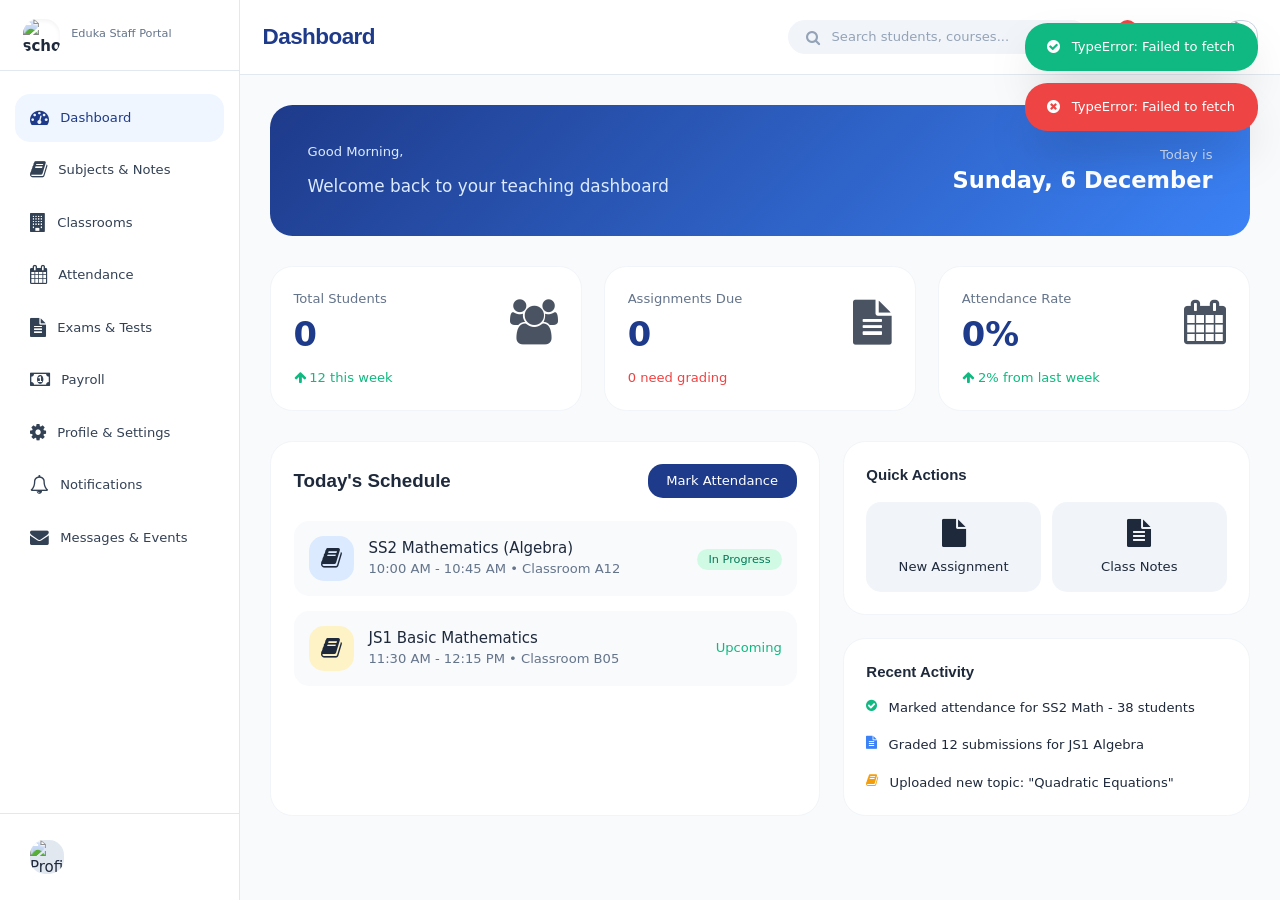
==== commit 0cf51dbc: "a" ====
--- a/staff/index.html
+++ b/staff/index.html
@@ -23,7 +23,7 @@
                     </a>
                     <a href="#courses" class="course-act sidebar-link flex items-center gap-3 px-4 py-3 rounded-2xl text-sm font-medium text-slate-700 dark:text-slate-300 hover:bg-slate-100 dark:hover:bg-slate-800">
                         <span class="text-xl fa fa-book"></span>
-                        <span>Courses &amp; Subjects</span>
+                        <span>Subjects &amp; Notes</span>
                     </a>
                     <a href="#classes" class="class-act sidebar-link flex items-center gap-3 px-4 py-3 rounded-2xl text-sm font-medium text-slate-700 dark:text-slate-300 hover:bg-slate-100 dark:hover:bg-slate-800">
                         <span class="text-xl fa fa-building"></span>
@@ -604,11 +604,58 @@
 
                     <!-- Score Sheet -->
                     <div id="upcomingSection">
-                        <div class="flex justify-between items-center mb-6">
-                            <h2 class="text-xl font-semibold">Score Sheet</h2>
-                        </div>
-                        <div id="upcomingExamsGrid" class="grid grid-cols-1 md:grid-cols-2 lg:grid-cols-3 gap-6">
-                            <!-- Populated by JavaScript -->
+                        <div id="score-table" class="bg-white dark:bg-slate-900 rounded-3xl overflow-hidden border border-slate-100 dark:border-slate-700">
+                            <div class="px-6 py-5 border-b border-slate-200 dark:border-slate-700 flex justify-between items-center flex-wrap gap-6">
+                                <h3 class="font-semibold">Score Sheet</h3>
+                                <div class="sheet-btns w-flex w-flex-start w-align-center" style="gap:15px;width:fit-content;"></div>
+                                
+                            </div>
+                            <div class="px-6 py-5 border-b border-slate-200 dark:border-slate-700 flex justify-between items-center flex-wrap gap-6">
+                                <div class="flex justify-end items-center gap-2">
+                                    <label class="block text-sm font-medium text-slate-600 dark:text-slate-400 mb-2">Class</label>
+                                    <select id="class-filter" 
+                                            class="att-params w-full px-3 py-3 border border-slate-300 dark:border-slate-600 rounded-xl bg-white dark:bg-slate-900">
+                                        
+                                    </select>
+                                </div>
+                                <div class="flex justify-end items-center gap-2">
+                                    <label class="block text-sm font-medium text-slate-600 dark:text-slate-400 mb-2">Subject</label>
+                                    <select id="subject-filter" 
+                                            class="att-params w-full px-3 py-3 border border-slate-300 dark:border-slate-600 rounded-xl bg-white dark:bg-slate-900">
+                                        
+                                    </select>
+                                </div>
+                                <div class="flex justify-end items-center gap-2">
+                                    <label class="block text-sm font-medium text-slate-600 dark:text-slate-400 mb-2">Term</label>
+                                    <select id="term-filter2" 
+                                            class="term-filter att-params w-full px-3 py-3 border border-slate-300 dark:border-slate-600 rounded-xl bg-white dark:bg-slate-900">
+                                        
+                                    </select>
+                                </div>
+                            </div>
+                            <div class="overflow-x-auto">
+                                <table class="w-full">
+                                    <thead>
+                                        <tr class="bg-slate-50 dark:bg-slate-800">
+                                            <th class="px-6 py-4 text-left">Image</th>
+                                            <th class="px-6 py-4 text-left">Student Name</th>
+                                            <th class="px-6 py-4 text-left">Student ID</th>
+                                            <th class="px-6 py-4 text-left">Test (<span class="test_per">0%</span>)</th>
+                                            <th class="px-6 py-4 text-center">Exam (<span class="exam_per">0%</span>)</th>
+                                            <th class="px-6 py-4 text-center">Average</th>
+                                            <th class="px-6 py-4 text-center">Grade</th>
+                                        </tr>
+                                    </thead>
+                                    <tbody id="scoreSheetBody" class="divide-y divide-slate-100 dark:divide-slate-700">
+                                        <tr class="hover:bg-slate-50 dark:hover:bg-slate-800">
+                                            <td colspan="7" class="px-6 py-5 font-medium whitespace-nowrap text-italic">
+                                                Select a classroom and subject to continue
+                                            </td>
+                                            
+                                        </tr>
+                                    </tbody>
+                                </table>
+                            </div>
                         </div>
                     </div>
 
@@ -629,7 +676,7 @@
                                 <div class="flex justify-end items-center gap-2">
                                     <label class="block text-sm font-medium text-slate-600 dark:text-slate-400 mb-2">Term</label>
                                     <select id="term-filter" 
-                                            class="att-params w-full px-3 py-3 border border-slate-300 dark:border-slate-600 rounded-xl bg-white dark:bg-slate-900">
+                                            class="term-filter att-params w-full px-3 py-3 border border-slate-300 dark:border-slate-600 rounded-xl bg-white dark:bg-slate-900">
                                         
                                     </select>
                                 </div>
@@ -719,16 +766,59 @@
 
                     <!-- QUESTION BANK -->
                     <div id="questionBankSection" class="hidden">
-                        <div class="bg-white dark:bg-slate-900 rounded-3xl p-12 text-center">
-                            <div class="text-7xl mb-6 fa fa-book"></div>
-                            <h3 class="text-2xl font-semibold mb-3">Question Bank</h3>
-                            <p class="text-slate-500 dark:text-slate-400 max-w-md mx-auto mb-8">
-                                Create and manage Multiple Choice Questions (MCQ) and Essay questions for all your subjects.
-                            </p>
-                            <button onclick="openQuestionBankModal()" 
-                                    class="px-8 py-4 bg-[#1e3a8a] text-white rounded-2xl font-medium hover:bg-blue-700">
-                                Open Question Bank
-                            </button>
+                        <div class="bg-white dark:bg-slate-900 rounded-3xl overflow-hidden border border-slate-100 dark:border-slate-700">
+                            <div class="px-6 py-5 border-b border-slate-200 dark:border-slate-700 flex justify-between items-center flex-wrap gap-6">
+                                <h3 class="font-semibold">Students' Results</h3>
+                                
+                                <div class="flex justify-end items-center gap-2">
+                                    <label class="block text-sm font-medium text-slate-600 dark:text-slate-400 mb-2">Actions</label>
+                                    <select id="result-action" 
+                                            class="att-params w-full px-3 py-3 border border-slate-300 dark:border-slate-600 rounded-xl bg-white dark:bg-slate-900">
+                                        <option value="">--- ---</option>
+                                        <option value="view">View Class Students' Results -- per class / term</option>
+                                        <option value="bulk">Generate Class Students' Results PDF -- per class / term</option>
+                                    </select>
+                                    <button id="result-action-btn" class="flex-1 py-3 px-4 bg-[#1e3a8a] text-white rounded-2xl font-medium">Go</button>
+                                </div>
+                            </div>
+                            <div class="px-6 py-5 border-b border-slate-200 dark:border-slate-700 flex justify-between items-center flex-wrap gap-6">
+                                <div class="flex justify-end items-center gap-2">
+                                    <label class="block text-sm font-medium text-slate-600 dark:text-slate-400 mb-2">Term</label>
+                                    <select id="term-filter3" 
+                                            class="term-filter att-params w-full px-3 py-3 border border-slate-300 dark:border-slate-600 rounded-xl bg-white dark:bg-slate-900">
+                                        
+                                    </select>
+                                </div>
+                                <div class="flex justify-end items-center gap-2">
+                                    <label class="block text-sm font-medium text-slate-600 dark:text-slate-400 mb-2" style="white-space: nowrap;">Assigned Class(es)</label>
+                                    <select id="class-filter2" 
+                                            class="att-params w-full px-3 py-3 border border-slate-300 dark:border-slate-600 rounded-xl bg-white dark:bg-slate-900">
+                                        
+                                    </select>
+                                </div>
+                            </div>
+                            <div class="overflow-x-auto">
+                                <table class="w-full">
+                                    <thead>
+                                        <tr class="bg-slate-50 dark:bg-slate-800">
+                                            <th class="px-6 py-4 text-center">Image</th>
+                                            <th class="px-6 py-4 text-left">Student Name</th>
+                                            <th class="px-6 py-4 text-center">Classroom</th>
+                                            <th class="px-6 py-4 text-center">Avg. Score</th>
+                                            <th class="px-6 py-4 text-center">Grade</th>
+                                            <th class="px-6 py-4 text-center">Position</th>
+                                            <th class="px-6 py-4 text-center">Action</th>
+                                        </tr>
+                                    </thead>
+                                    <tbody id="resultBody" class="divide-y divide-slate-100 dark:divide-slate-700">
+                                        <tr class="hover:bg-slate-50 dark:hover:bg-slate-800">
+                                            <td colspan="7" class="px-6 py-5 font-medium whitespace-nowrap text-italic">
+                                                Select a classroom and/or term to continue
+                                            </td>
+                                        </tr>
+                                    </tbody>
+                                </table>
+                            </div>
                         </div>
                     </div>
                 </div>
@@ -762,12 +852,11 @@
                         <div class="flex flex-col md:flex-row justify-between items-start md:items-center gap-6">
                             <div>
                                 <p class="text-blue-100 text-sm font-medium">Current Month Salary</p>
-                                <h2 class="text-5xl font-semibold mt-2">₦485,000</h2>
-                                <p class="text-blue-100 mt-1">March 2026 • Paid on 28th March</p>
-                            </div>
-                            <button onclick="generatePayslip()" 
-                                    class="px-8 py-4 bg-white text-[#1e3a8a] hover:bg-amber-100 font-semibold rounded-2xl flex items-center gap-3">
-                                <span>Download Payslip</span>
+                                <h2 class="text-5xl font-semibold mt-2 curr_pay">Not Available</h2>
+                                <p class="text-blue-100 mt-1"><span class="curr_month"></span><span class="curr_date"></span></p>
+                            </div>
+                            <button data-id="" class="hidden curr_btn px-8 py-4 bg-white text-[#1e3a8a] hover:bg-amber-100 font-semibold rounded-2xl flex items-center gap-3">
+                                <span>Download Receipt</span>
                                 <span class="text-xl">↓</span>
                             </button>
                         </div>
@@ -776,11 +865,6 @@
                     <!-- Payroll History -->
                     <div class="mb-6 flex justify-between items-center">
                         <h3 class="text-xl font-semibold">Payroll History</h3>
-                        <button onclick="openFilterModal()" 
-                                class="text-sm flex items-center gap-2 text-[#1e3a8a] dark:text-blue-400">
-                            <span>Filter</span>
-                            <span class="text-lg">⌾</span>
-                        </button>
                     </div>
 
                     <div class="bg-white dark:bg-slate-900 rounded-3xl overflow-hidden border border-slate-100 dark:border-slate-700">
@@ -789,10 +873,10 @@
                                 <thead>
                                     <tr class="bg-slate-50 dark:bg-slate-800 border-b border-slate-200 dark:border-slate-700">
                                         <th class="px-6 py-5 text-left font-medium text-slate-600 dark:text-slate-400">Month</th>
-                                        <th class="px-6 py-5 text-left font-medium text-slate-600 dark:text-slate-400">Basic Salary</th>
-                                        <th class="px-6 py-5 text-left font-medium text-slate-600 dark:text-slate-400">Allowances</th>
-                                        <th class="px-6 py-5 text-left font-medium text-slate-600 dark:text-slate-400">Deductions</th>
-                                        <th class="px-6 py-5 text-left font-medium text-slate-600 dark:text-slate-400">Net Pay</th>
+                                        <th class="px-6 py-5 text-center font-medium text-slate-600 dark:text-slate-400">Basic Salary</th>
+                                        <th class="px-6 py-5 text-center font-medium text-slate-600 dark:text-slate-400">Allowances</th>
+                                        <th class="px-6 py-5 text-center font-medium text-slate-600 dark:text-slate-400">Deductions</th>
+                                        <th class="px-6 py-5 text-center font-medium text-slate-600 dark:text-slate-400">Net Pay</th>
                                         <th class="px-6 py-5 text-center font-medium text-slate-600 dark:text-slate-400">Status</th>
                                         <th class="px-6 py-5 text-center font-medium text-slate-600 dark:text-slate-400">Action</th>
                                     </tr>
@@ -808,15 +892,15 @@
                     <div class="grid grid-cols-1 md:grid-cols-3 gap-6 mt-8">
                         <div class="bg-white dark:bg-slate-900 rounded-3xl p-6 border border-slate-100 dark:border-slate-700">
                             <p class="text-slate-500 dark:text-slate-400 text-sm">Total Paid This Year</p>
-                            <p class="text-4xl font-semibold mt-3 text-emerald-600">₦5,820,000</p>
+                            <p class="text-4xl font-semibold mt-3 text-emerald-600 pay-year">₦0</p>
                         </div>
                         <div class="bg-white dark:bg-slate-900 rounded-3xl p-6 border border-slate-100 dark:border-slate-700">
                             <p class="text-slate-500 dark:text-slate-400 text-sm">Average Monthly Pay</p>
-                            <p class="text-4xl font-semibold mt-3">₦485,000</p>
+                            <p class="text-4xl font-semibold mt-3 pay-avg">₦0</p>
                         </div>
                         <div class="bg-white dark:bg-slate-900 rounded-3xl p-6 border border-slate-100 dark:border-slate-700">
                             <p class="text-slate-500 dark:text-slate-400 text-sm">Next Pay Date</p>
-                            <p class="text-3xl font-semibold mt-3">28 April 2026</p>
+                            <p class="text-3xl font-semibold mt-3 pay-date">N/A</p>
                         </div>
                     </div>
                 </div>
@@ -962,9 +1046,7 @@
                                 <p class="text-slate-500 dark:text-slate-400 mt-4">Staff ID: <span class="admin-id"></span> • Joined: September 2022</p>
                                 
                                 <div class="flex flex-wrap gap-4 mt-6 justify-center md:justify-start">
-                                    <div class="bg-slate-100 dark:bg-slate-800 px-5 py-2 rounded-2xl text-sm">
-                                        <i class="fa fa-map-marker text-red-900"></i> Ibadan, Nigeria
-                                    </div>
+                                    
                                     <div class="bg-slate-100 dark:bg-slate-800 px-5 py-2 rounded-2xl text-sm">
                                         <i class="fa fa-envelope text-yellow-900"></i> <span class="admin-email"></span>
                                     </div>
@@ -984,18 +1066,18 @@
                             <div class="space-y-6">
                                 <div>
                                     <label class="block text-sm font-medium text-slate-600 dark:text-slate-400 mb-1.5">Full Name</label>
-                                    <input type="text" id="nameInput" value="Adebayo Johnson" 
+                                    <input type="text" id="nameInput" value="" 
                                            class="w-full px-5 py-4 border border-slate-300 dark:border-slate-600 rounded-2xl focus:outline-none focus:border-[#1e3a8a]">
                                 </div>
                                 <div class="grid grid-cols-2 gap-4">
                                     <div>
                                         <label class="block text-sm font-medium text-slate-600 dark:text-slate-400 mb-1.5">Phone Number</label>
-                                        <input type="tel" value="+234 803 456 7890" 
+                                        <input type="tel" value="" 
                                                class="w-full px-5 py-4 border border-slate-300 dark:border-slate-600 rounded-2xl">
                                     </div>
                                     <div>
                                         <label class="block text-sm font-medium text-slate-600 dark:text-slate-400 mb-1.5">Date of Birth</label>
-                                        <input type="date" value="1988-05-15" 
+                                        <input type="date" value="" 
                                                class="w-full px-5 py-4 border border-slate-300 dark:border-slate-600 rounded-2xl">
                                     </div>
                                 </div>
@@ -1057,7 +1139,7 @@
     <script src="/static/js/staff/settings.js"></script>
     <script>
       $('.pro-act').removeClass("text-slate-700 dark:text-slate-300 hover:bg-slate-100 dark:hover:bg-slate-800").addClass('active bg-blue-50 dark:bg-blue-950 text-[#1e3a8a] dark:text-blue-400')
-      $(".page-name").text("Profile");
+      $(".page-name").text("Profile & Settings");
 
       $('#emp_search').on('input', function(e) {
         $('#emp_page').val(1);
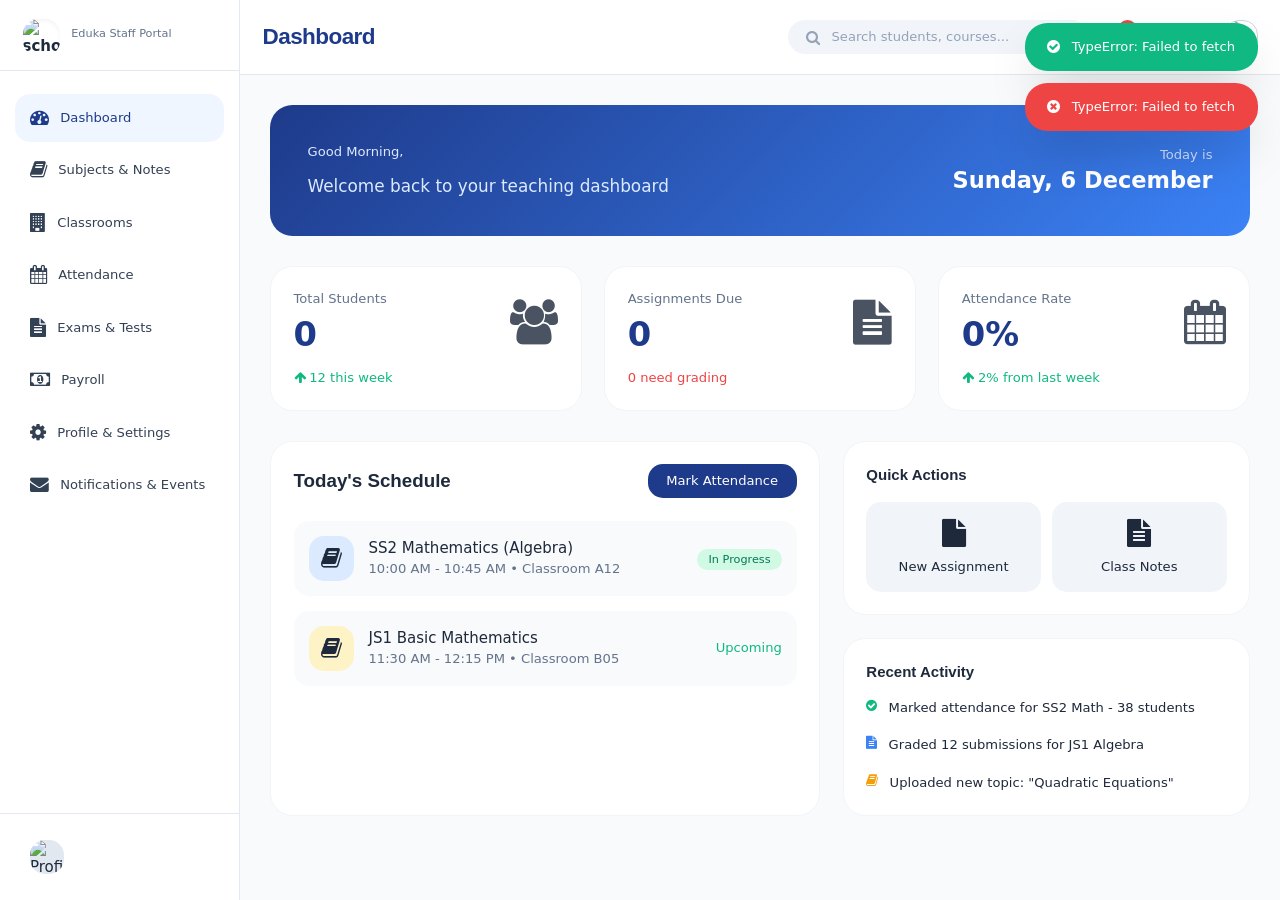
==== commit d8945e4d: "finalized staff portal" ====
--- a/staff/index.html
+++ b/staff/index.html
@@ -45,13 +45,15 @@
                         <span class="text-xl fa fa-gear"></span>
                         <span>Profile & Settings</span>
                     </a>
+                    <!--
                     <a href="#notifications" class="note-act sidebar-link flex items-center gap-3 px-4 py-3 rounded-2xl text-sm font-medium text-slate-700 dark:text-slate-300 hover:bg-slate-100 dark:hover:bg-slate-800">
                         <span class="text-xl fa fa-bell-o"></span>
                         <span>Notifications</span>
                     </a>
+                    -->
                     <a href="#messages" class="mess-act sidebar-link flex items-center gap-3 px-4 py-3 rounded-2xl text-sm font-medium text-slate-700 dark:text-slate-300 hover:bg-slate-100 dark:hover:bg-slate-800">
                         <span class="text-xl fa fa-envelope"></span>
-                        <span>Messages &amp; Events</span>
+                        <span>Notifications &amp; Events</span>
                     </a>
                 </div>
             </nav>
@@ -968,8 +970,8 @@
             <main class="flex-1 overflow-auto p-6 lg:p-8 bg-gray-50 dark:bg-slate-950">
                 <div class="max-w-screen-2xl mx-auto">
                     <div class="flex border-b border-slate-200 dark:border-slate-700 mb-8">
-                        <button onclick="switchTab(0)" id="tab0" class="tab-active px-8 py-4 text-sm">Events</button>
-                        <button onclick="switchTab(1)" id="tab1" class="px-8 py-4 text-sm text-slate-500 dark:text-slate-400 hover:text-slate-700">Memos &amp; Announcements</button>
+                        <button id="tab0" class="tab-active px-8 py-4 text-sm">Events</button>
+                        <button id="tab1" class="px-8 py-4 text-sm text-slate-500 dark:text-slate-400 hover:text-slate-700">Memos &amp; Announcements</button>
                     </div>
 
                     <!-- EVENTS SECTION -->
@@ -977,10 +979,10 @@
                         <div class="flex justify-between items-center mb-6">
                             <h2 class="text-xl font-semibold">School Events</h2>
                             <div class="flex gap-2">
-                                <button onclick="filterEvents('all')" class="event-filter active px-5 py-2 text-sm rounded-3xl">All</button>
-                                <button onclick="filterEvents('upcoming')" class="event-filter px-5 py-2 text-sm rounded-3xl">Upcoming</button>
-                                <button onclick="filterEvents('ongoing')" class="event-filter px-5 py-2 text-sm rounded-3xl">Ongoing</button>
-                                <button onclick="filterEvents('past')" class="event-filter px-5 py-2 text-sm rounded-3xl">Past</button>
+                                <button value="" class="event-filter active  bg-blue-50 dark:bg-blue-950 text-[#1e3a8a] px-5 py-2 text-sm rounded-3xl">All</button>
+                                <button value="upcoming" class="event-filter px-5 py-2 text-sm rounded-3xl">Upcoming</button>
+                                <button value="ongoing" class="event-filter px-5 py-2 text-sm rounded-3xl">Ongoing</button>
+                                <button value="past" class="event-filter px-5 py-2 text-sm rounded-3xl">Past</button>
                             </div>
                         </div>
 
@@ -1006,7 +1008,7 @@
     <script src="/static/js/staff/message.js"></script>
     <script>
       $('.mess-act').removeClass("text-slate-700 dark:text-slate-300 hover:bg-slate-100 dark:hover:bg-slate-800").addClass('active bg-blue-50 dark:bg-blue-950 text-[#1e3a8a] dark:text-blue-400')
-      $(".page-name").text("Messages");
+      $(".page-name").text("Notifications & Events");
 
       $('#emp_search').on('input', function(e) {
         $('#emp_page').val(1);
@@ -1029,21 +1031,22 @@
                         <div class="flex flex-col md:flex-row items-center gap-8">
                             <!-- Avatar -->
                             <div class="relative">
-                                <div onclick="triggerAvatarUpload()" id="profileAvatarContainer"
-                                     class="profile-avatar w-32 h-32 bg-slate-200 dark:bg-slate-700 rounded-3xl overflow-hidden border-4 border-white dark:border-slate-800 shadow-xl cursor-pointer">
+                                <label for="image-upload" id="profileAvatarContainer"
+                                     class="block profile-avatar w-32 h-32 bg-slate-200 dark:bg-slate-700 rounded-3xl overflow-hidden border-4 border-white dark:border-slate-800 shadow-xl cursor-pointer">
                                     <img id="profileAvatar" src="https://i.pravatar.cc/300?u=teacher" 
                                          alt="Profile Picture" class="admin-img w-full h-full object-cover">
-                                </div>
-                                <div class="absolute bottom-2 right-2 bg-emerald-500 text-white text-xs font-bold px-3 py-1 rounded-2xl">
-                                    Active
-                                </div>
+                                </label>
+                                <div class="absolute bottom-2 right-2 bg-emerald-500 text-white text-xs font-bold px-3 py-3 rounded-2xl">
+                                    <i class="fa fa-camera"></i>
+                                </div>
+                                <input type="file" id="image-upload" style="position:fixed;top:-100000px;">
                             </div>
 
                             <!-- Info -->
                             <div class="flex-1 text-center md:text-left">
                                 <h2 id="fullName" class="admin-user text-3xl font-semibold"></h2>
                                 <p class="admin-role text-[#1e3a8a] dark:text-blue-400 font-medium mt-1"></p>
-                                <p class="text-slate-500 dark:text-slate-400 mt-4">Staff ID: <span class="admin-id"></span> • Joined: September 2022</p>
+                                <p class="text-slate-500 dark:text-slate-400 mt-4">Staff ID: <span class="admin-id"></span> • Created: <span id="joinInput"></span></p>
                                 
                                 <div class="flex flex-wrap gap-4 mt-6 justify-center md:justify-start">
                                     
@@ -1066,26 +1069,64 @@
                             <div class="space-y-6">
                                 <div>
                                     <label class="block text-sm font-medium text-slate-600 dark:text-slate-400 mb-1.5">Full Name</label>
-                                    <input type="text" id="nameInput" value="" 
+                                    <input type="text" id="nameInput" value="" readonly
                                            class="w-full px-5 py-4 border border-slate-300 dark:border-slate-600 rounded-2xl focus:outline-none focus:border-[#1e3a8a]">
                                 </div>
+                                <div class="grid grid-cols-1 xs:grid-cols-1 sm:grid-cols-2 gap-4">
+                                    
+                                    <div>
+                                        <label class="block text-sm font-medium text-slate-600 dark:text-slate-400 mb-1.5">Email</label>
+                                        <input type="email" id="emailInput" value="" readonly
+                                               class="w-full px-5 py-4 border border-slate-300 dark:border-slate-600 rounded-2xl">
+                                    </div>
+                                    <div>
+                                        <label class="block text-sm font-medium text-slate-600 dark:text-slate-400 mb-1.5"><span class="text-red-700">*</span> Phone Number</label>
+                                        <input type="tel" id="telInput" value="" 
+                                               class="w-full px-5 py-4 border border-slate-300 dark:border-slate-600 rounded-2xl">
+                                    </div>
+                                </div>
+                                
+                                <div>
+                                    <label class="block text-sm font-medium text-slate-600 dark:text-slate-400 mb-1.5">Address</label>
+                                    <textarea rows="2" id="addressInput" value="" readonly
+                                           class="w-full px-5 py-4 border border-slate-300 dark:border-slate-600 rounded-2xl focus:outline-none focus:border-[#1e3a8a]"></textarea>
+                                </div>
+                                
+                            </div>
+
+                            <h3 class="text-xl mt-[30px] font-semibold mb-6 flex items-center gap-2">
+                                <i class="fa fa-graduation-cap text-blue-900"></i> Academic Information
+                            </h3>
+                            <div class="space-y-6">
                                 <div class="grid grid-cols-2 gap-4">
                                     <div>
-                                        <label class="block text-sm font-medium text-slate-600 dark:text-slate-400 mb-1.5">Phone Number</label>
-                                        <input type="tel" value="" 
+                                        <label class="block text-sm font-medium text-slate-600 dark:text-slate-400 mb-1.5">Staff ID</label>
+                                        <input type="text" id="idInput" value="" readonly
                                                class="w-full px-5 py-4 border border-slate-300 dark:border-slate-600 rounded-2xl">
                                     </div>
                                     <div>
-                                        <label class="block text-sm font-medium text-slate-600 dark:text-slate-400 mb-1.5">Date of Birth</label>
-                                        <input type="date" value="" 
+                                        <label class="block text-sm font-medium text-slate-600 dark:text-slate-400 mb-1.5">Qualification</label>
+                                        <input type="text" id="quaInput" value="" readonly
                                                class="w-full px-5 py-4 border border-slate-300 dark:border-slate-600 rounded-2xl">
                                     </div>
-                                </div>
-                                <button onclick="savePersonalInfo()" 
-                                        class="w-full py-4 bg-[#1e3a8a] hover:bg-blue-700 text-white font-medium rounded-2xl">
+                                    <div>
+                                        <label class="block text-sm font-medium text-slate-600 dark:text-slate-400 mb-1.5">Role</label>
+                                        <input type="text" id="roleInput" value="" readonly
+                                               class="w-full px-5 py-4 border border-slate-300 dark:border-slate-600 rounded-2xl">
+                                    </div>
+                                    <div>
+                                        <label class="block text-sm font-medium text-slate-600 dark:text-slate-400 mb-1.5">Salary</label>
+                                        <input type="text" id="salaryInput" value="" readonly
+                                               class="w-full px-5 py-4 border border-slate-300 dark:border-slate-600 rounded-2xl">
+                                    </div>
+                                </div>
+                                <button
+                                        class="save-profile-btn w-full py-4 bg-[#1e3a8a] hover:bg-blue-700 text-white font-medium rounded-2xl">
                                     Save Changes
                                 </button>
                             </div>
+
+                            
                         </div>
 
                         <!-- Security Settings -->
@@ -1095,37 +1136,36 @@
                             <div class="space-y-8">
                                 <!-- Password -->
                                 <div>
-                                    <button onclick="openChangePasswordModal()" 
-                                            class="w-full flex items-center justify-between p-5 border border-slate-300 dark:border-slate-600 hover:border-[#1e3a8a] rounded-2xl">
+                                    <button class="change-pass-btn w-full flex items-center justify-between p-5 border border-slate-300 dark:border-slate-600 hover:border-[#1e3a8a] rounded-2xl">
                                         <div class="flex items-center gap-4">
                                             <span class="text-2xl fa fa-key text-orange-600"></span>
-                                            <div>
+                                            <div class="text-left">
                                                 <p class="font-medium">Change Password</p>
-                                                <p class="text-sm text-slate-500">Last changed 3 months ago</p>
+                                                <p class="text-sm text-slate-500">Last changed <span id="resetInput"></span></p>
                                             </div>
                                         </div>
                                         <span class="text-[#1e3a8a]">→</span>
                                     </button>
                                 </div>
 
-                                <!-- 2FA -->
+                                <!-- 2FA
                                 <div class="flex items-center justify-between p-5 border border-slate-300 dark:border-slate-600 rounded-2xl">
                                     <div class="flex items-center gap-4">
                                         <span class="text-2xl fa fa-shield text-green-600"></span>
                                         <div>
                                             <p class="font-medium">Two-Factor Authentication</p>
-                                            <p class="text-sm text-emerald-600">Enabled</p>
+                                            <p class="text-sm text-emerald-600 twoFAText"></p>
                                         </div>
                                     </div>
                                     <label class="relative inline-flex items-center cursor-pointer">
-                                        <input type="checkbox" id="twoFactorToggle" checked onchange="toggle2FA()" class="sr-only peer">
+                                        <input type="checkbox" id="twoFactorToggle" class="sr-only peer">
                                         <div class="w-11 h-6 bg-slate-200 peer-focus:outline-none peer-focus:ring-4 peer-focus:ring-blue-300 dark:peer-focus:ring-blue-800 rounded-full peer peer-checked:after:translate-x-full peer-checked:after:border-white after:content-[''] after:absolute after:top-[2px] after:left-[2px] after:bg-white after:border-gray-300 after:border after:rounded-full after:h-5 after:w-5 after:transition-all peer-checked:bg-emerald-600"></div>
                                     </label>
                                 </div>
+                                 -->
 
                                 <!-- Logout -->
-                                <button onclick="logout()" 
-                                        class="w-full py-4 border border-red-300 text-red-600 hover:bg-red-50 dark:hover:bg-red-950/30 font-medium rounded-2xl">
+                                <button class="logout-button w-full py-4 border border-red-300 text-red-600 hover:bg-red-50 dark:hover:bg-red-950/30 font-medium rounded-2xl">
                                     Logout from This Devices
                                 </button>
                             </div>
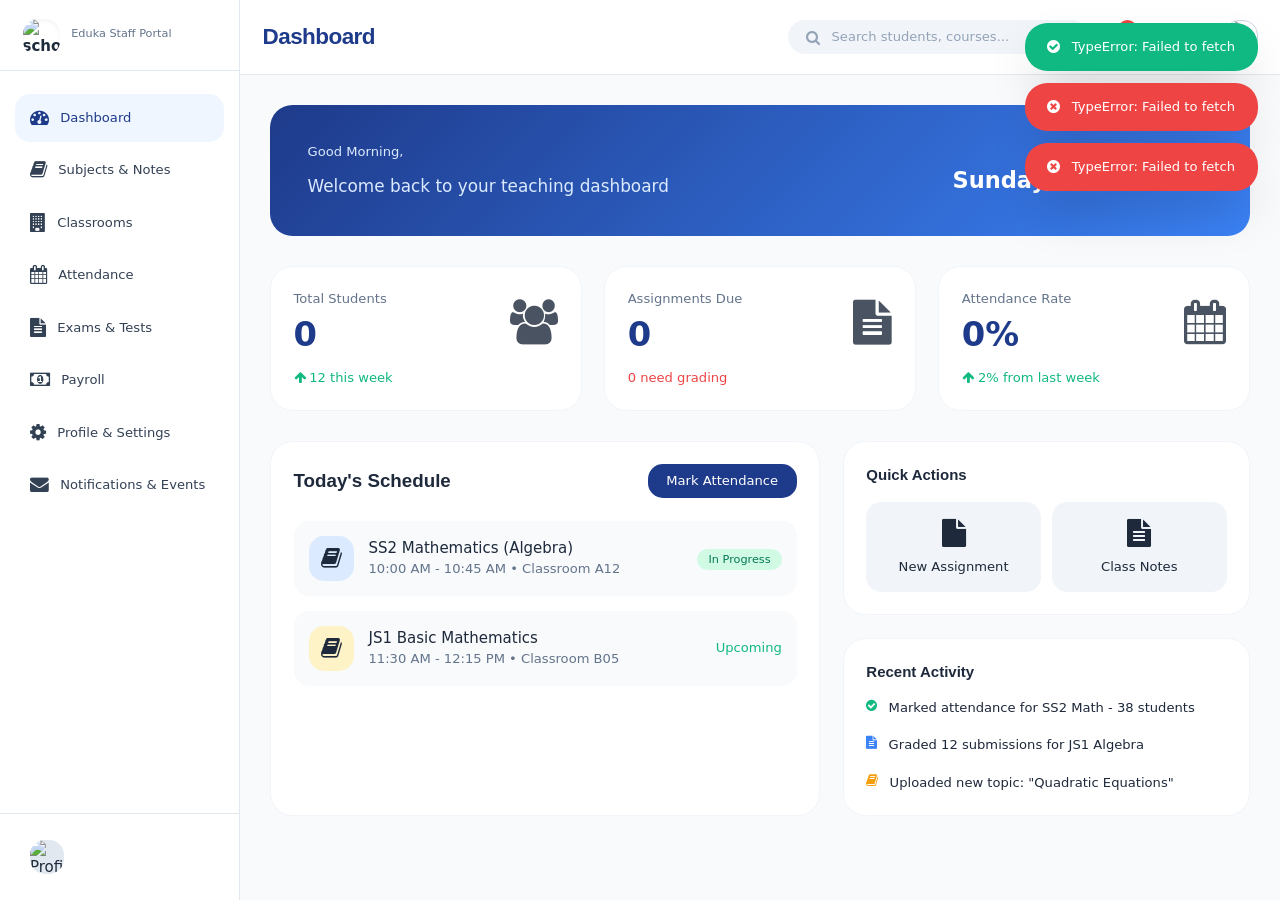
==== commit afa98605: "fixed swif.js bug" ====
--- a/staff/index.html
+++ b/staff/index.html
@@ -1,177 +1,35 @@
 <!DOCTYPE html>
 <html>
 <head>
-  <!-- template -->
-  
-  <!-- navigation bar -->
-  <template id="sidenav">
-    <div id="customSidebar" class="hidden lg:hidden fixed inset-0 bg-black/70 backdrop-blur-md z-[120] p-0 overflow-y-auto"></div>
-        <div id="sidebar" class="w-64 bg-white dark:bg-slate-900 border-r border-slate-200 dark:border-slate-800 flex flex-col h-full fixed lg:relative z-[145] transition-transform duration-300 -translate-x-full lg:translate-x-0">
-            <div class="px-6 py-5 border-b border-slate-200 dark:border-slate-800 flex items-center gap-3">
-                <img src="" alt="school_logo" class="site-logo w-10 h-10 rounded-2xl font-bold shadow-inner" />
-                <div>
-                    <span class="site-title text-1xl font-semibold tracking-tight text-[#1e3a8a] dark:text-blue-400"></span>
-                    <p class="text-xs text-slate-500 dark:text-slate-400 -mt-1">Eduka Staff Portal</p>
-                </div>
-            </div>
-
-            <nav class="flex-1 px-4 py-6 overflow-y-auto">
-                <div class="space-y-1">
-                    <a href="#" class="dash-act sidebar-link flex items-center gap-3 px-4 py-3 rounded-2xl text-sm font-medium text-slate-700 dark:text-slate-300 hover:bg-slate-100 dark:hover:bg-slate-800">
-                        <span class="text-xl fa fa-tachometer"></span>
-                        <span>Dashboard</span>
-                    </a>
-                    <a href="#courses" class="course-act sidebar-link flex items-center gap-3 px-4 py-3 rounded-2xl text-sm font-medium text-slate-700 dark:text-slate-300 hover:bg-slate-100 dark:hover:bg-slate-800">
-                        <span class="text-xl fa fa-book"></span>
-                        <span>Subjects &amp; Notes</span>
-                    </a>
-                    <a href="#classes" class="class-act sidebar-link flex items-center gap-3 px-4 py-3 rounded-2xl text-sm font-medium text-slate-700 dark:text-slate-300 hover:bg-slate-100 dark:hover:bg-slate-800">
-                        <span class="text-xl fa fa-building"></span>
-                        <span>Classrooms</span>
-                    </a>
-                    <a href="#attendance" class="att-act sidebar-link flex items-center gap-3 px-4 py-3 rounded-2xl text-sm font-medium text-slate-700 dark:text-slate-300 hover:bg-slate-100 dark:hover:bg-slate-800">
-                        <span class="text-xl fa fa-calendar"></span>
-                        <span>Attendance</span>
-                    </a>
-                    <a href="#exams" class="exams-act sidebar-link flex items-center gap-3 px-4 py-3 rounded-2xl text-sm font-medium text-slate-700 dark:text-slate-300 hover:bg-slate-100 dark:hover:bg-slate-800">
-                        <span class="text-xl fa fa-file-text"></span>
-                        <span>Exams &amp; Tests</span>
-                    </a>
-                    <a href="#payroll"  class="pay-act sidebar-link flex items-center gap-3 px-4 py-3 rounded-2xl text-sm font-medium text-slate-700 dark:text-slate-300 hover:bg-slate-100 dark:hover:bg-slate-800">
-                        <span class="text-xl fa fa-money"></span>
-                        <span>Payroll</span>
-                    </a>
-                    <a href="#profile" class="pro-act sidebar-link flex items-center gap-3 px-4 py-3 rounded-2xl text-sm font-medium text-slate-700 dark:text-slate-300 hover:bg-slate-100 dark:hover:bg-slate-800">
-                        <span class="text-xl fa fa-gear"></span>
-                        <span>Profile & Settings</span>
-                    </a>
-                    <!--
-                    <a href="#notifications" class="note-act sidebar-link flex items-center gap-3 px-4 py-3 rounded-2xl text-sm font-medium text-slate-700 dark:text-slate-300 hover:bg-slate-100 dark:hover:bg-slate-800">
-                        <span class="text-xl fa fa-bell-o"></span>
-                        <span>Notifications</span>
-                    </a>
-                    -->
-                    <a href="#messages" class="mess-act sidebar-link flex items-center gap-3 px-4 py-3 rounded-2xl text-sm font-medium text-slate-700 dark:text-slate-300 hover:bg-slate-100 dark:hover:bg-slate-800">
-                        <span class="text-xl fa fa-envelope"></span>
-                        <span>Notifications &amp; Events</span>
-                    </a>
-                </div>
-            </nav>
-
-            <div class="p-4 border-t border-slate-200 dark:border-slate-800">
-                <a href="#profile" class="flex items-center gap-3 px-4 py-3 rounded-2xl hover:bg-slate-100 dark:hover:bg-slate-800">
-                    <div class="w-9 h-9 bg-slate-200 dark:bg-slate-700 rounded-2xl overflow-hidden">
-                        <img src="https://i.pravatar.cc/128?u=teacher" alt="Profile" class="admin-img w-full h-full object-cover">
-                    </div>
-                    <div class="flex-1">
-                        <p class="admin-user font-medium text-sm"></p>
-                        <p class="admin-role text-xs text-slate-500 dark:text-slate-400"></p>
-                    </div>
-                </a>
-            </div>
-        </div>
-       
-    
-    <script src="/static/js/staff/login.js"></script>
-    <script>
-          $('.logout-btn').click(function(e) {
-            e.preventDefault();
-            logout();
-          })
-        showSchoolInfo()
-        
-       
-    $("#customModal").on('click', function(e) {
-        // If clicked on backdrop (not on the modal content itself)
-        if (e.target === this) {
-            //alert("hi")
-            closeModal();
-        }
-    });
-    
-    
-$("#customSidebar").click(function(e) {
-    if(e.target === this) {
-        toggleSidebar()
-    }
-})
-    
-    // Close with Escape key
-    $(document).on('keydown', function(e) {
-        //alert("hi")
-        if (e.key === "Escape") {
-            closeModal();
-        }
-        
-        //var side_btn = 
-        
-        if (e.target === this) {
-            //alert("hi")
-            closeModal();
-        }
-    });
-
-    </script>
-  </template>
-
-  <!-- header -->
-  <template id="header">
-    <header class="bg-white dark:bg-slate-900 border-b border-slate-200 dark:border-slate-800 h-16 lg:h-20 flex items-center px-6 z-40">
-                <div class="flex items-center justify-between w-full max-w-screen-2xl mx-auto">
-                    <div class="flex items-center gap-4">
-                        <button onclick="toggleSidebar()" class="side-btn lg:hidden p-2 hover:bg-slate-100 dark:hover:bg-slate-800 rounded-2xl">
-                            <svg xmlns="http://www.w3.org/2000/svg" class="w-6 h-6" fill="none" viewBox="0 0 24 24" stroke="currentColor">
-                                <path stroke-linecap="round" stroke-linejoin="round" stroke-width="2" d="M4 6h16M4 12h16M4 18h16" />
-                            </svg>
-                        </button>
-                        <h1 class="page-name text-2xl font-semibold text-[#1e3a8a] dark:text-blue-400 tracking-tight"></h1>
-                    </div>
-
-                    <div class="flex items-center gap-4">
-                        <div class="hidden md:flex items-center bg-slate-100 dark:bg-slate-800 rounded-3xl px-5 py-2 w-80">
-                            <span class="text-slate-400 fa fa-search"></span>
-                            <input type="text" class="bg-transparent border-0 focus:outline-none ml-3 flex-1 text-sm placeholder-slate-400" placeholder="Search students, courses...">
-                        </div>
-
-                        <a href="#notifications" class="relative p-3 hover:bg-slate-100 dark:hover:bg-slate-800 rounded-2xl">
-                            <span class="text-xl fa fa-bell-o"></span>
-                            <span class="absolute top-2 right-2 w-5 h-5 bg-red-500 text-white text-[10px] font-medium rounded-full flex items-center justify-center">3</span>
-                        </a>
-
-                        <button onclick="toggleDarkMode()" id="themeToggle" class="p-3 hover:bg-slate-100 dark:hover:bg-slate-800 rounded-2xl text-xl">
-                            <i class="fa fa-moon-o text-gray"></i>
-                        </button>
-
-                        <div onclick="window.location.href='#profile'" class="flex items-center gap-3 cursor-pointer">
-                            <div class="text-right hidden sm:block">
-                                <p class="admin-user font-semibold text-sm"></p>
-                                <p class="admin-role text-xs text-slate-500 dark:text-slate-400"></p>
-                            </div>
-                            <div class="w-9 h-9 rounded-2xl overflow-hidden border border-slate-300 dark:border-slate-600">
-                                <img src="https://i.pravatar.cc/128?u=teacher" alt="Profile" class="admin-img w-full h-full object-cover">
-                            </div>
-                        </div>
-                    </div>
-                </div>
-            </header>
-    
-    <script>
-      showUserInfo()
-
-    </script>
-    
-  </template>
+
+    <!-- Standard Meta -->
+    <meta charset="utf-8" />
+    <meta http-equiv="X-UA-Compatible" content="IE=edge,chrome=1" />
+    <meta http-equiv="Content-Type" content="text/html; charset=UTF-8">
+    <meta name="viewport" content="width=device-width, initial-scale=1.0, maximum-scale=1.0">
+
+    <!-- Site Properties -->
+    <title></title>
+    <link rel="shortcut icon" href="/static/logos/icon.png" />
+    <link rel="shortcut" href="/static/logos/icon.png" />
+    
+    <link rel="stylesheet" type="text/css" href="/static/css/fontawesome.css">
+    <link rel="stylesheet" type="text/css" href="/static/css/rigan.css">
+    <link rel="stylesheet" type="text/css" href="/static/css/dashboard.css">
+
+    <script src="/static/js/jquery.min.js"></script>
+    <script src="/static/js/marked.min.js"></script>
+    <script src="/static/js/tailwind.min.js"></script>
+    <script src="/static/tinymce/tinymce.min.js"></script>
+    <script src="/static/module/educa-sdk.js"></script>
+    
+                                             
+    <script src="/static/js/apexcharts.js"></script>                                      
+
 
 
 <template id="dashboard">
-    <div class="flex h-screen overflow-hidden">
-        <?use-template: "sidenav"?>
-        
-        <div class="flex-1 flex flex-col min-w-0">
-            <?use-template: "header"?>
-            
-            <main class="flex-1 overflow-auto p-6 lg:p-8 bg-gray-50 dark:bg-slate-950">
-                <div class="max-w-screen-2xl mx-auto">
+    <div class="max-w-screen-2xl mx-auto">
                     <!-- Welcome Banner -->
                     <div class="welcome-bg rounded-3xl p-8 lg:p-10 text-white mb-8">
                         <div class="flex flex-col lg:flex-row lg:items-center justify-between gap-6">
@@ -301,11 +159,6 @@
                             </div>
                         </div>
                     </div>
-                </div>
-            </main>
-            
-            
-        </div>
     </div>
 
 
@@ -323,14 +176,7 @@
 </template>
 
 <template id="courses">
-    <div class="flex h-screen overflow-hidden">
-        <?use-template: "sidenav"?>
-        
-        <div class="flex-1 flex flex-col min-w-0">
-            <?use-template: "header"?>
-            
-            <main class="flex-1 overflow-auto p-6 lg:p-8 bg-gray-50 dark:bg-slate-950">
-                <div class="max-w-screen-2xl mx-auto">
+    <div class="max-w-screen-2xl mx-auto">
                     <!-- Tabs -->
                     <div class="flex align-center border-b border-slate-200 dark:border-slate-700 mb-8">
                         <button id="tab0" class="tab-active px-8 py-4 text-sm">Syllabus</button>
@@ -386,9 +232,6 @@
                             </div>
                         </div>
                     </form>
-                </div>
-            </main>
-        </div>
     </div>
     
     <script src="/static/js/staff/subject.js"></script>
@@ -405,15 +248,7 @@
 </template>
 
 <template id="classes">
-    <div class="flex h-screen overflow-hidden">
-        <?use-template: "sidenav"?>
-        
-        <div class="flex-1 flex flex-col min-w-0">
-            <?use-template: "header"?>
-            
-            <main class="flex-1 overflow-auto p-6 lg:p-8 bg-gray-50 dark:bg-slate-950">
-                
-              <div class="max-w-screen-2xl mx-auto">
+    <div class="max-w-screen-2xl mx-auto">
                 <!-- Tabs -->
                 <div class="flex align-center border-b border-slate-200 dark:border-slate-700 mb-8">
                   <button id="tab0" class="tab-active px-8 py-4 text-sm">Classrooms</button>
@@ -450,9 +285,6 @@
                   </div>
                 </div>
                     
-              </div>
-            </main>
-        </div>
     </div>
     
     <script src="/static/js/staff/classroom.js"></script>
@@ -469,14 +301,7 @@
 </template>
 
 <template id="attendance">
-    <div class="flex h-screen overflow-hidden">
-        <?use-template: "sidenav"?>
-        
-        <div class="flex-1 flex flex-col min-w-0">
-            <?use-template: "header"?>
-            
-            <main class="flex-1 overflow-auto p-6 lg:p-8 bg-gray-50 dark:bg-slate-950">
-                <div class="max-w-screen-2xl mx-auto">
+    <div class="max-w-screen-2xl mx-auto">
                     <div class="bg-white dark:bg-slate-900 rounded-3xl p-6 mb-8 border border-slate-100 dark:border-slate-700">
                         <div class="grid grid-cols-2 sm:grid-cols-2 md:grid-cols-4 gap-6">
                             <!-- Class Selection -->
@@ -571,9 +396,6 @@
                             <div class="text-sm text-slate-500 mt-1">Late</div>
                         </div>
                     </div>
-                </div>
-            </main>
-        </div>
     </div>
     
     <script src="/static/js/staff/attendance.js"></script>
@@ -590,14 +412,7 @@
 </template>
 
 <template id="exams">
-    <div class="flex h-screen overflow-hidden">
-        <?use-template: "sidenav"?>
-        
-        <div class="flex-1 flex flex-col min-w-0">
-            <?use-template: "header"?>
-            
-            <main class="flex-1 overflow-auto p-6 lg:p-8 bg-gray-50 dark:bg-slate-950">
-                <div class="max-w-screen-2xl mx-auto">
+    <div class="max-w-screen-2xl mx-auto">
                     <div class="exam-tabs flex border-b border-slate-200 dark:border-slate-700 mb-8">
                         <button id="tab0" class="tab-active px-8 py-4 text-sm">Score Sheet</button>
                         <button id="tab1" class="px-8 py-4 text-sm text-slate-500 dark:text-slate-400 hover:text-slate-700">Exams & Tests</button>
@@ -823,9 +638,6 @@
                             </div>
                         </div>
                     </div>
-                </div>
-            </main>
-        </div>
     </div>
     
     <script src="/static/js/staff/exam.js"></script>
@@ -842,14 +654,7 @@
 </template>
 
 <template id="payroll">
-    <div class="flex h-screen overflow-hidden">
-        <?use-template: "sidenav"?>
-        
-        <div class="flex-1 flex flex-col min-w-0">
-            <?use-template: "header"?>
-            
-            <main class="flex-1 overflow-auto p-6 lg:p-8 bg-gray-50 dark:bg-slate-950">
-                <div class="max-w-screen-2xl mx-auto">
+    <div class="max-w-screen-2xl mx-auto">
                     <div class="bg-gradient-to-r from-[#1e3a8a] to-blue-600 text-white rounded-3xl p-8 mb-8">
                         <div class="flex flex-col md:flex-row justify-between items-start md:items-center gap-6">
                             <div>
@@ -905,9 +710,6 @@
                             <p class="text-3xl font-semibold mt-3 pay-date">N/A</p>
                         </div>
                     </div>
-                </div>
-            </main>
-        </div>
     </div>
     
     <script src="/static/js/staff/payroll.js"></script>
@@ -924,14 +726,7 @@
 </template>
 
 <template id="notifications">
-    <div class="flex h-screen overflow-hidden">
-        <?use-template: "sidenav"?>
-        
-        <div class="flex-1 flex flex-col min-w-0">
-            <?use-template: "header"?>
-            
-            <main class="flex-1 overflow-auto p-6 lg:p-8 bg-gray-50 dark:bg-slate-950">
-                <div class="max-w-screen-2xl mx-auto">
+    <div class="max-w-screen-2xl mx-auto">
                     <div class="flex gap-2 mb-6 bg-white dark:bg-slate-900 p-2 rounded-3xl w-fit border border-slate-100 dark:border-slate-700">
                         <button onclick="filterNotifications(0)" id="filter0" class="active-filter px-6 py-2 rounded-3xl text-sm font-medium">All</button>
                         <button onclick="filterNotifications(1)" id="filter1" class="px-6 py-2 rounded-3xl text-sm font-medium">Unread</button>
@@ -942,9 +737,6 @@
                     <div id="notificationsList" class="space-y-3">
                         <!-- Populated by JavaScript -->
                     </div>
-                </div>
-            </main>
-        </div>
     </div>
     
     <script src="/static/js/staff/notification.js"></script>
@@ -961,14 +753,7 @@
 </template>
 
 <template id="messages">
-    <div class="flex h-screen overflow-hidden">
-        <?use-template: "sidenav"?>
-        
-        <div class="flex-1 flex flex-col min-w-0">
-            <?use-template: "header"?>
-            
-            <main class="flex-1 overflow-auto p-6 lg:p-8 bg-gray-50 dark:bg-slate-950">
-                <div class="max-w-screen-2xl mx-auto">
+    <div class="max-w-screen-2xl mx-auto">
                     <div class="flex border-b border-slate-200 dark:border-slate-700 mb-8">
                         <button id="tab0" class="tab-active px-8 py-4 text-sm">Events</button>
                         <button id="tab1" class="px-8 py-4 text-sm text-slate-500 dark:text-slate-400 hover:text-slate-700">Memos &amp; Announcements</button>
@@ -1000,9 +785,6 @@
                             </div>
                         </div>
                     </div>
-                </div>
-            </main>
-        </div>
     </div>
     
     <script src="/static/js/staff/message.js"></script>
@@ -1019,14 +801,7 @@
 </template>
 
 <template id="profile">
-    <div class="flex h-screen overflow-hidden">
-        <?use-template: "sidenav"?>
-        
-        <div class="flex-1 flex flex-col min-w-0">
-            <?use-template: "header"?>
-            
-            <main class="flex-1 overflow-auto p-6 lg:p-8 bg-gray-50 dark:bg-slate-950">
-                <div class="max-w-screen-2xl mx-auto">
+    <div class="max-w-screen-2xl mx-auto">
                     <div class="bg-white dark:bg-slate-900 rounded-3xl p-8 border border-slate-100 dark:border-slate-700 mb-8">
                         <div class="flex flex-col md:flex-row items-center gap-8">
                             <!-- Avatar -->
@@ -1171,9 +946,6 @@
                             </div>
                         </div>
                     </div>
-                </div>
-            </main>
-        </div>
     </div>
     
     <script src="/static/js/staff/settings.js"></script>
@@ -1191,18 +963,8 @@
 
 <!-- Sample Template -->
 <template id="">
-    <div class="flex h-screen overflow-hidden">
-        <?use-template: "sidenav"?>
-        
-        <div class="flex-1 flex flex-col min-w-0">
-            <?use-template: "header"?>
-            
-            <main class="flex-1 overflow-auto p-6 lg:p-8 bg-gray-50 dark:bg-slate-950">
-                <div class="max-w-screen-2xl mx-auto">
+    <div class="max-w-screen-2xl mx-auto">
                     
-                </div>
-            </main>
-        </div>
     </div>
     
     <script src="/static/js/file.js"></script>
@@ -1220,13 +982,6 @@
 
   <!-- error 404 page -->
   <template id="404">
-      
-      <div class="flex h-screen overflow-hidden">
-        <?use-template: "sidenav"?>
-        
-        <div class="flex-1 flex flex-col min-w-0">
-            <?use-template: "header"?>
-            
             <main class="flex-1 overflow-auto p-6 lg:p-8 bg-gray-50 dark:bg-slate-950">
                 <div class="max-w-screen-2xl mx-auto">
                     <div class="pusher">
@@ -1244,77 +999,13 @@
                     </div>
                 </div>
             </main>
-        </div>
-    </div>
+        
     
 </template>
 
-<!-- Routes -->
-<!-- homepage -->
-<template route="/">
-  <?use-template: "dashboard"?>
-</template>
-<template route="/courses">
-  <?use-template: "courses"?>
-</template>
-<template route="/classes">
-  <?use-template: "classes"?>
-</template>
-<template route="/exams">
-  <?use-template: "exams"?>
-</template>
-<template route="/attendance">
-  <?use-template: "attendance"?>
-</template>
-<template route="/payroll">
-  <?use-template: "payroll"?>
-</template>
-<template route="/messages">
-  <?use-template: "messages"?>
-</template>
-<template route="/profile">
-  <?use-template: "profile"?>
-</template>
-<template route="/notifications">
-  <?use-template: "notifications"?>
-</template>
-
-<!-- Standard Meta -->
-<meta charset="utf-8" />
-<meta http-equiv="X-UA-Compatible" content="IE=edge,chrome=1" />
-<meta http-equiv="Content-Type" content="text/html; charset=UTF-8">
-<meta name="viewport" content="width=device-width, initial-scale=1.0, maximum-scale=1.0">
-
-<!-- Site Properties -->
-<title></title>
-<link rel="shortcut icon" href="/static/logos/icon.png" />
-    <link rel="shortcut" href="/static/logos/icon.png" />
-    
-<link rel="stylesheet" type="text/css" href="/static/css/fontawesome.css">
-<link rel="stylesheet" type="text/css" href="/static/css/rigan.css">
-<link rel="stylesheet" type="text/css" href="/static/css/dashboard.css">
-
-<script src="/static/js/jquery.min.js"></script>
-<script src="/static/js/marked.min.js"></script>
-    <script src="/static/module/swif.js"></script>
-    <script src="/static/js/tailwind.min.js"></script>
-    <script src="/static/tinymce/tinymce.min.js"></script>
-    <script src="/static/module/educa-sdk.js"></script>
-    
-                                             
-<script src="/static/js/apexcharts.js"></script>                                      
-
-<script>
-var on = XJSX.event.on,
-emit = XJSX.event.emit;
-emit("hashchange");
-</script>
-
-<style type="text/css">
-  .hide-scrollbar::-webkit-scrollbar {display:none}
-  .hide-scrollbar {-ms-overflow-style: none; scrollbar-width: none;}
-</style>
 </head>
+
+
 <body class="bg-gray-50 dark:bg-slate-950 text-slate-800 dark:text-slate-200 font-sans">
     
             
@@ -1340,15 +1031,159 @@
 
   <script src="/static/js/functions.js"></script>
 
-<?on: "hashchange"?>
-
-<?eval:
-"var hash=location.hash
-hash=hash.replace(/^\/?#\/?|^/img,'/')
-var page=document.querySelector(`template[route='${hash}']`)||'404';"?>
-
-<?use-template: page?>
-<?end?>
-
+  <section class="section">
+    <div class="flex h-screen overflow-hidden">
+        <div id="customSidebar" class="hidden lg:hidden fixed inset-0 bg-black/70 backdrop-blur-md z-[120] p-0 overflow-y-auto"></div>
+        <div id="sidebar" class="w-64 bg-white dark:bg-slate-900 border-r border-slate-200 dark:border-slate-800 flex flex-col h-full fixed lg:relative z-[145] transition-transform duration-300 -translate-x-full lg:translate-x-0">
+                <div class="px-6 py-5 border-b border-slate-200 dark:border-slate-800 flex items-center gap-3">
+                    <img src="" alt="school_logo" class="site-logo w-10 h-10 rounded-2xl font-bold shadow-inner" />
+                    <div>
+                        <span class="site-title text-1xl font-semibold tracking-tight text-[#1e3a8a] dark:text-blue-400"></span>
+                        <p class="text-xs text-slate-500 dark:text-slate-400 -mt-1">Eduka Staff Portal</p>
+                    </div>
+                </div>
+
+                <nav class="flex-1 px-4 py-6 overflow-y-auto">
+                    <div class="space-y-1">
+                        <a href="#" class="dash-act sidebar-link flex items-center gap-3 px-4 py-3 rounded-2xl text-sm font-medium text-slate-700 dark:text-slate-300 hover:bg-slate-100 dark:hover:bg-slate-800">
+                            <span class="text-xl fa fa-tachometer"></span>
+                            <span>Dashboard</span>
+                        </a>
+                        <a href="#courses" class="course-act sidebar-link flex items-center gap-3 px-4 py-3 rounded-2xl text-sm font-medium text-slate-700 dark:text-slate-300 hover:bg-slate-100 dark:hover:bg-slate-800">
+                            <span class="text-xl fa fa-book"></span>
+                            <span>Subjects &amp; Notes</span>
+                        </a>
+                        <a href="#classes" class="class-act sidebar-link flex items-center gap-3 px-4 py-3 rounded-2xl text-sm font-medium text-slate-700 dark:text-slate-300 hover:bg-slate-100 dark:hover:bg-slate-800">
+                            <span class="text-xl fa fa-building"></span>
+                            <span>Classrooms</span>
+                        </a>
+                        <a href="#attendance" class="att-act sidebar-link flex items-center gap-3 px-4 py-3 rounded-2xl text-sm font-medium text-slate-700 dark:text-slate-300 hover:bg-slate-100 dark:hover:bg-slate-800">
+                            <span class="text-xl fa fa-calendar"></span>
+                            <span>Attendance</span>
+                        </a>
+                        <a href="#exams" class="exams-act sidebar-link flex items-center gap-3 px-4 py-3 rounded-2xl text-sm font-medium text-slate-700 dark:text-slate-300 hover:bg-slate-100 dark:hover:bg-slate-800">
+                            <span class="text-xl fa fa-file-text"></span>
+                            <span>Exams &amp; Tests</span>
+                        </a>
+                        <a href="#payroll"  class="pay-act sidebar-link flex items-center gap-3 px-4 py-3 rounded-2xl text-sm font-medium text-slate-700 dark:text-slate-300 hover:bg-slate-100 dark:hover:bg-slate-800">
+                            <span class="text-xl fa fa-money"></span>
+                            <span>Payroll</span>
+                        </a>
+                        <a href="#profile" class="pro-act sidebar-link flex items-center gap-3 px-4 py-3 rounded-2xl text-sm font-medium text-slate-700 dark:text-slate-300 hover:bg-slate-100 dark:hover:bg-slate-800">
+                            <span class="text-xl fa fa-gear"></span>
+                            <span>Profile & Settings</span>
+                        </a>
+                        <!--
+                        <a href="#notifications" class="note-act sidebar-link flex items-center gap-3 px-4 py-3 rounded-2xl text-sm font-medium text-slate-700 dark:text-slate-300 hover:bg-slate-100 dark:hover:bg-slate-800">
+                            <span class="text-xl fa fa-bell-o"></span>
+                            <span>Notifications</span>
+                        </a>
+                        -->
+                        <a href="#messages" class="mess-act sidebar-link flex items-center gap-3 px-4 py-3 rounded-2xl text-sm font-medium text-slate-700 dark:text-slate-300 hover:bg-slate-100 dark:hover:bg-slate-800">
+                            <span class="text-xl fa fa-envelope"></span>
+                            <span>Notifications &amp; Events</span>
+                        </a>
+                    </div>
+                </nav>
+
+                <div class="p-4 border-t border-slate-200 dark:border-slate-800">
+                    <a href="#profile" class="flex items-center gap-3 px-4 py-3 rounded-2xl hover:bg-slate-100 dark:hover:bg-slate-800">
+                        <div class="w-9 h-9 bg-slate-200 dark:bg-slate-700 rounded-2xl overflow-hidden">
+                            <img src="https://i.pravatar.cc/128?u=teacher" alt="Profile" class="admin-img w-full h-full object-cover">
+                        </div>
+                        <div class="flex-1">
+                            <p class="admin-user font-medium text-sm"></p>
+                            <p class="admin-role text-xs text-slate-500 dark:text-slate-400"></p>
+                        </div>
+                    </a>
+                </div>
+        </div>
+        
+        <div class="flex-1 flex flex-col min-w-0">
+            
+            <header class="bg-white dark:bg-slate-900 border-b border-slate-200 dark:border-slate-800 h-16 lg:h-20 flex items-center px-6 z-40">
+                <div class="flex items-center justify-between w-full max-w-screen-2xl mx-auto">
+                    <div class="flex items-center gap-4">
+                        <button onclick="toggleSidebar()" class="side-btn lg:hidden p-2 hover:bg-slate-100 dark:hover:bg-slate-800 rounded-2xl">
+                            <svg xmlns="http://www.w3.org/2000/svg" class="w-6 h-6" fill="none" viewBox="0 0 24 24" stroke="currentColor">
+                                <path stroke-linecap="round" stroke-linejoin="round" stroke-width="2" d="M4 6h16M4 12h16M4 18h16" />
+                            </svg>
+                        </button>
+                        <h1 class="page-name text-2xl font-semibold text-[#1e3a8a] dark:text-blue-400 tracking-tight"></h1>
+                    </div>
+
+                    <div class="flex items-center gap-4">
+                        <div class="hidden md:flex items-center bg-slate-100 dark:bg-slate-800 rounded-3xl px-5 py-2 w-80">
+                            <span class="text-slate-400 fa fa-search"></span>
+                            <input type="text" class="bg-transparent border-0 focus:outline-none ml-3 flex-1 text-sm placeholder-slate-400" placeholder="Search students, courses...">
+                        </div>
+
+                        <a href="#notifications" class="relative p-3 hover:bg-slate-100 dark:hover:bg-slate-800 rounded-2xl">
+                            <span class="text-xl fa fa-bell-o"></span>
+                            <span class="absolute top-2 right-2 w-5 h-5 bg-red-500 text-white text-[10px] font-medium rounded-full flex items-center justify-center">3</span>
+                        </a>
+
+                        <button onclick="toggleDarkMode()" id="themeToggle" class="p-3 hover:bg-slate-100 dark:hover:bg-slate-800 rounded-2xl text-xl">
+                            <i class="fa fa-moon-o text-gray"></i>
+                        </button>
+
+                        <div onclick="window.location.href='#profile'" class="flex items-center gap-3 cursor-pointer">
+                            <div class="text-right hidden sm:block">
+                                <p class="admin-user font-semibold text-sm"></p>
+                                <p class="admin-role text-xs text-slate-500 dark:text-slate-400"></p>
+                            </div>
+                            <div class="w-9 h-9 rounded-2xl overflow-hidden border border-slate-300 dark:border-slate-600">
+                                <img src="https://i.pravatar.cc/128?u=teacher" alt="Profile" class="admin-img w-full h-full object-cover">
+                            </div>
+                        </div>
+                    </div>
+                </div>
+            </header>
+
+            <main class="flex-1 overflow-auto p-6 lg:p-8 bg-gray-50 dark:bg-slate-950"></main>
+        </div>
+    </div>
+  </section>
+
+  <script src="/static/js/staff/login.js"></script>
+    <script>
+          $('.logout-btn').click(function(e) {
+            e.preventDefault();
+            logout();
+          })
+        showSchoolInfo()
+        showUserInfo()
+        
+       
+        $("#customModal").on('click', function(e) {
+            // If clicked on backdrop (not on the modal content itself)
+            if (e.target === this) {
+                //alert("hi")
+                closeModal();
+            }
+        });
+    
+        $("#customSidebar").click(function(e) {
+            if(e.target === this) {
+                toggleSidebar()
+            }
+        })
+    
+        // Close with Escape key
+        $(document).on('keydown', function(e) {
+            //alert("hi")
+            if (e.key === "Escape") {
+                closeModal();
+            }
+            
+            //var side_btn = 
+            
+            if (e.target === this) {
+                //alert("hi")
+                closeModal();
+            }
+        });
+
+    </script>
 </body>
 </html>                                                                                                                                               
--- a/static/css/dashboard.css
+++ b/static/css/dashboard.css
@@ -5,6 +5,9 @@
             transition-timing-function: cubic-bezier(0.4, 0, 0.2, 1);
             transition-duration: 200ms;
         }
+
+        .hide-scrollbar::-webkit-scrollbar {display:none}
+  .hide-scrollbar {-ms-overflow-style: none; scrollbar-width: none;}
 
         .stat-card {
             transition: all 0.3s cubic-bezier(0.4, 0, 0.2, 1);
@@ -213,4 +216,8 @@
   border: none;
   cursor: pointer;
   
+}
+
+.timetable-table td, .timetable-table th {
+    border: 1px solid rgba(0,0,0,0.2);
 }
